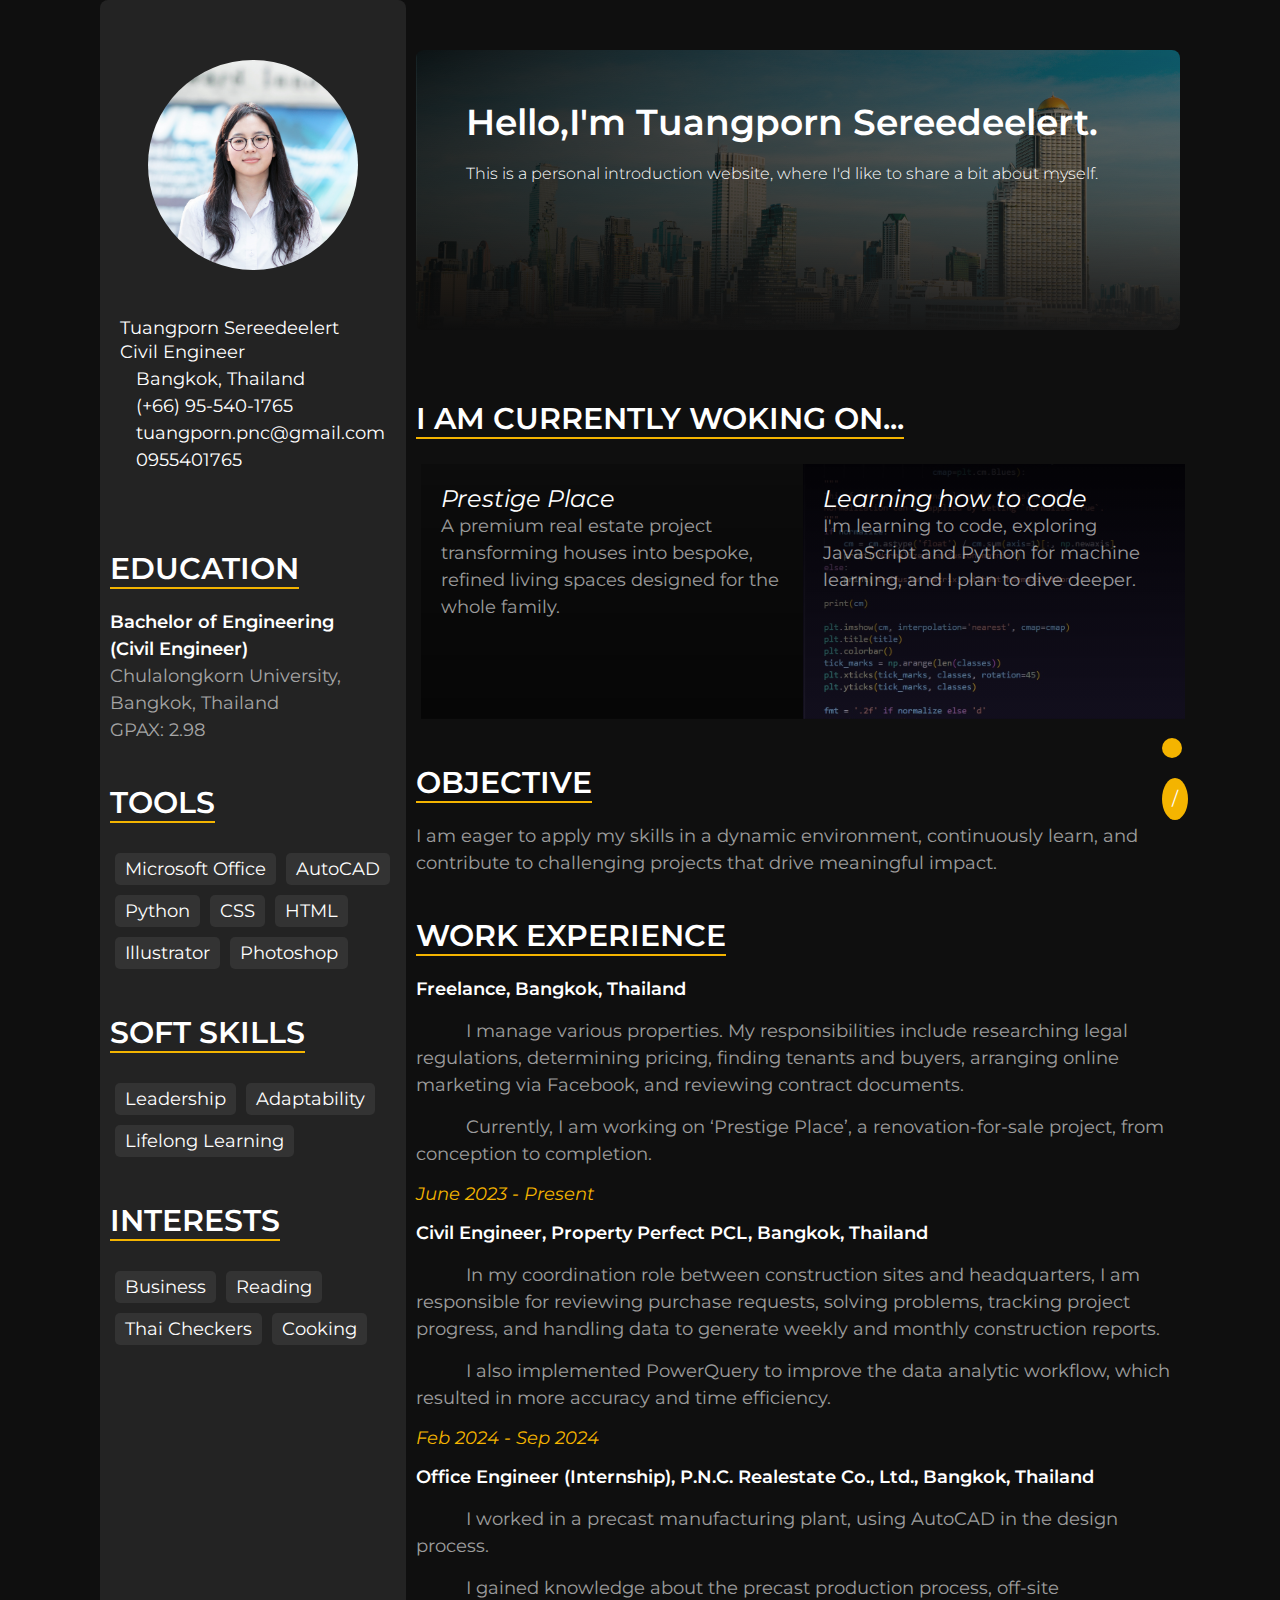
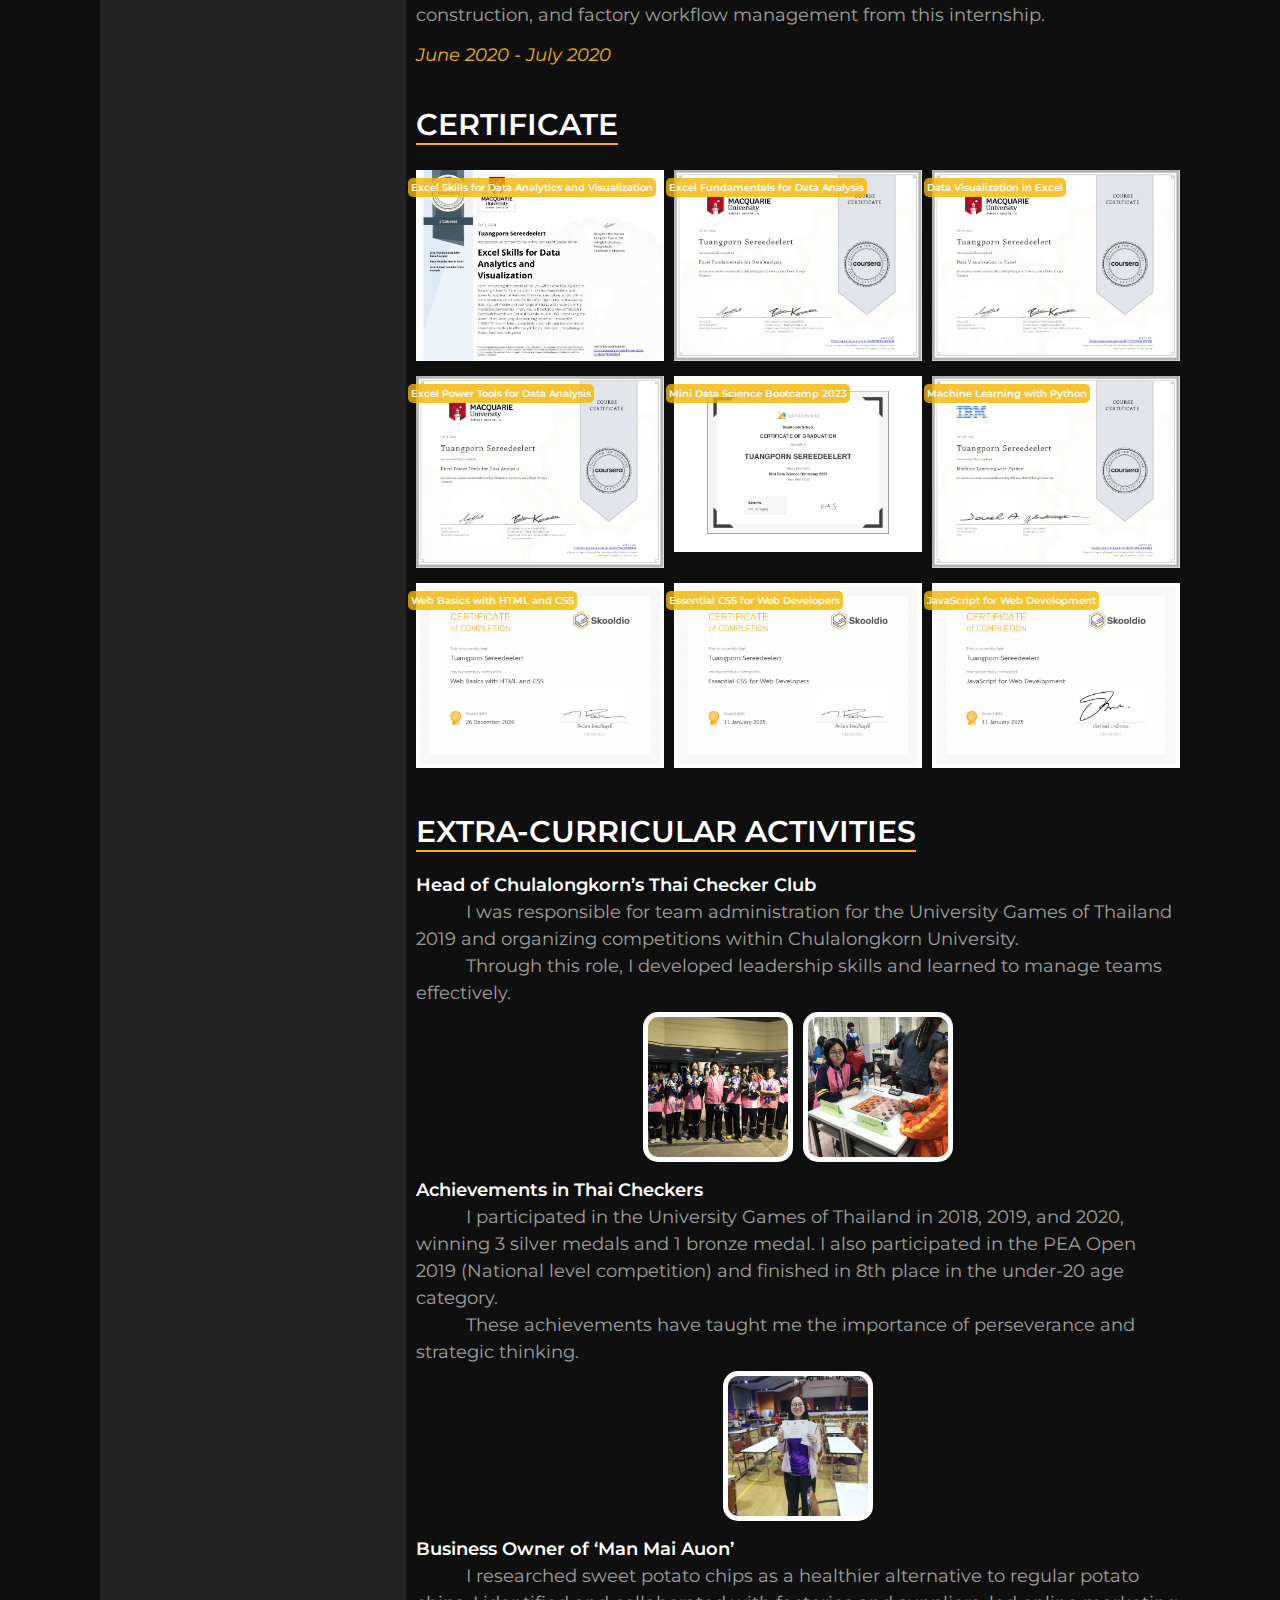
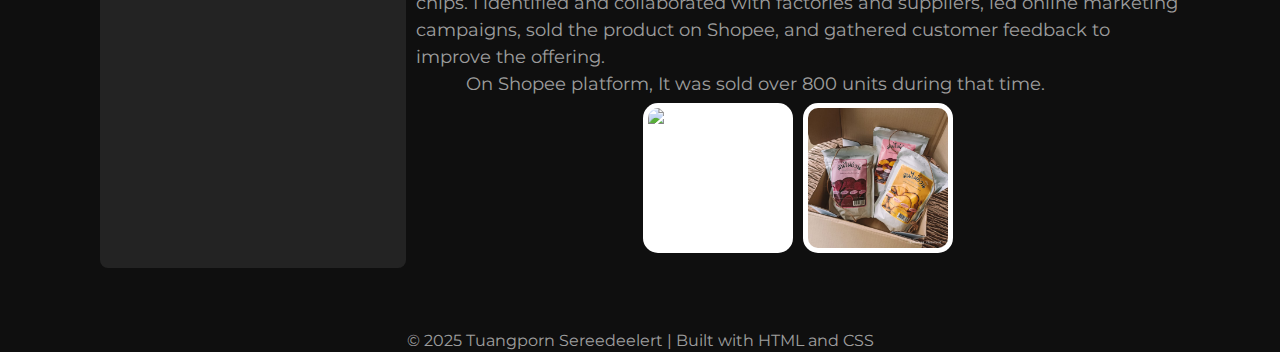
==== index.html @ 2e9919eb "Update index.html" ====
<!DOCTYPE html>
<html lang="en">

<head>
    <meta charset="UTF-8">
    <meta name="viewport" content="width=device-width, initial-scale=1.0">
    <title>Tuangporn Sereedeelert - Civil Engineer</title>
    <link rel="preconnect" href="https://fonts.googleapis.com">
    <link rel="preconnect" href="https://fonts.gstatic.com" crossorigin>
    <link href="https://fonts.googleapis.com/css2?family=Montserrat:ital,wght@0,100..900;1,100..900&display=swap"
        rel="stylesheet">
    <link rel="stylesheet" href="reset.css" />
    <link rel="stylesheet" href="resume.css" />
    <script src="https://kit.fontawesome.com/f071614bc2.js" crossorigin="anonymous"></script>
</head>

<body>
    <div class="container">
        <div class="header">
            <h1>Hello,I'm Tuangporn Sereedeelert.<br>
                <span>This is a personal introduction website,
                    where&nbsp;I'd&nbsp;like&nbsp;to&nbsp;share&nbsp;a&nbsp;bit&nbsp;about&nbsp;myself.</span>
            </h1>
        </div>
        <div class="left-section">
            <div class="section about">
                <img src="./img/pic2.jpg" alt="pic of tuangporn" class="avatar">
                <div id="split">
                    <h1>Tuangporn Sereedeelert</h1>
                    <p>Civil Engineer</p>
                    <p><i class="fa-solid fa-location-dot icon"></i>Bangkok, Thailand</p>
                    <p><i class="fa-solid fa-phone icon"></i>(+66) 95-540-1765</p>
                    <p><i class="fa-solid fa-envelope icon"></i>tuangporn.pnc@gmail.com</p>
                    <p><i class="fa-brands fa-line icon"></i>0955401765</p>
                </div>
            </div>
            <div class="section education">
                <h2 class="left-title">Education</h2>
                <p><strong>Bachelor of Engineering (Civil&nbsp;Engineer)</strong><br>
                    Chulalongkorn University, Bangkok,&nbsp;Thailand<br>
                    GPAX: 2.98</p>
                <!--<p>Triamudomsuksa School, Bangkok,&nbsp;Thailand</p>-->
            </div>
            <div class="section tools">
                <h2 class="left-title">Tools</h2>
                <ul>
                    <li><span>Microsoft
                            Office</span><span>AutoCAD</span><span>Python</span><span>CSS</span><span>HTML</span><span>Illustrator</span><span>Photoshop</span>
                    </li>
                </ul>
            </div>

            <div class="section soft-skills">
                <h2 class="left-title">Soft Skills</h2>
                <ul>
                    <li><span>Leadership</span><span>Adaptability</span><span>Lifelong Learning</span></li>
                </ul>
            </div>

            <div class="section interests">
                <h2 class="left-title">Interests</h2>
                <ul>
                    <li><span>Business</span><span>Reading</span><span>Thai Checkers</span><span>Cooking</span></li>
                </ul>
            </div>

        </div>



        <div class="detail">
            <div class="section recent">
                <h2>I am currently woking on...</h2>
                <ul class="recent-list">
                    <li class="recent-list-item hover-elevate" id="item1">
                        <h3 class="small-header">Prestige Place</h3>
                        <p class="small-p">A premium real estate project transforming houses into bespoke, refined
                            living spaces designed for the whole family.</p>
                    </li>
                    <li class="recent-list-item hover-elevate" id="item2">
                        <h3 class="small-header">Learning how to code</h3>
                        <p class="small-p">I'm learning to code, exploring JavaScript and Python for machine learning,
                            and I plan to dive deeper.</p>
                    </li>
                </ul>
            </div>
            <div class="section obj">
                <h2>Objective</h2>
                <p>I am eager to apply my skills in a dynamic environment, continuously learn, and contribute to
                    challenging projects that drive meaningful impact.</p>
            </div>
            <div class="section experience">
                <h2>Work Experience</h2>
                <p><strong>Freelance, Bangkok,&nbsp;Thailand</strong><p class="indent">
                    I manage various properties. My responsibilities include researching legal regulations, determining
                    pricing, finding tenants and buyers, arranging online marketing via Facebook, and reviewing contract
                    documents.
                    </p><p class="indent">Currently, I am working on ‘Prestige Place’, a renovation-for-sale project, from conception to
                    completion.</p>


                    <span class="date">June 2023 - Present</span>
                </p>

                <p><strong>Civil Engineer, Property&nbsp;Perfect&nbsp;PCL, Bangkok,&nbsp;Thailand</strong><p class="indent">
                    In my coordination role between construction sites and headquarters, I am responsible for reviewing
                    purchase requests, solving problems, tracking project progress, and handling data to generate weekly
                    and monthly construction reports.
                    </p><p class="indent">I also implemented PowerQuery to improve the data analytic workflow, which resulted in more
                    accuracy and time efficiency.</p>

                    <span class="date">Feb 2024 - Sep 2024</span>
                </p>

                <p><strong>Office Engineer (Internship), P.N.C.&nbsp;Realestate&nbsp;Co.,&nbsp;Ltd.,
                        Bangkok,&nbsp;Thailand</strong><p class="indent">
                    I worked in a precast manufacturing plant, using AutoCAD in the design process.
                    </p><p class="indent">I gained knowledge about the precast production process, off-site construction, and factory
                    workflow management from this internship.
                </p>
                    <span class="date">June 2020 - July 2020</span>
                </p>
            </div>
            <div class="section cer">
                <h2>certificate</h2>
                <ul class="certificate-list">
                    <li class="certificate"><img src="./img/cer/excel-skill.jpg" alt="Photo" class="cer-image">
                        <div class="cer-label">Excel Skills for Data Analytics and Visualization</div>
                    </li>
                    <li class="certificate"><img src="./img/cer/excel-foundamental.jpg" alt="Photo" class="cer-image">
                        <div class="cer-label">Excel Fundamentals for Data Analysis</div>
                    </li>
                    <li class="certificate"><img src="./img/cer/visualization.jpg" alt="Photo" class="cer-image">
                        <div class="cer-label">Data Visualization in Excel</div>
                    </li>
                    <li class="certificate"><img src="./img/cer/excel-power.jpg" alt="Photo" class="cer-image">
                        <div class="cer-label">Excel Power Tools for Data Analysis</div>
                    </li>
                    <li class="certificate"><img src="./img/cer/data-science.jpg" alt="Photo" class="cer-image">
                        <div class="cer-label">Mini Data Science Bootcamp 2023</div>
                    </li>
                    <li class="certificate"><img src="./img/cer/ml.jpg" alt="Photo" class="cer-image">
                        <div class="cer-label">Machine Learning with Python</div>
                    </li>
                    <li class="certificate"><img src="./img/cer/html-css-1.jpg" alt="Photo" class="cer-image">
                        <div class="cer-label">Web Basics with HTML and CSS</div>
                    </li>
                    <li class="certificate"><img src="./img/cer/html-css-2.jpg" alt="Photo" class="cer-image">
                        <div class="cer-label">Essential CSS for Web Developers</div>
                    </li>
                    <li class="certificate"><img src="./img/cer/javascript.jpg" alt="Photo" class="cer-image">
                        <div class="cer-label">JavaScript for Web Development</div>
                    </li>

                </ul>
            </div>

            <div class="section activities">
                <h2>Extra-Curricular Activities</h2>
                <p><strong>Head of Chulalongkorn’s Thai Checker Club</strong></p>
                <p class="indent">
                    I was responsible for team administration for the University Games of Thailand 2019 and organizing
                    competitions within Chulalongkorn University.</p>
                <p class="indent">
                    Through this role, I developed leadership skills and learned to manage teams effectively.
                </p>
                </p><div class="activity-photo-list">
<img src="./img/IMG_5089.JPG" alt="Group-Photo-Competition" class="activity-item-image">
                    
                    <img src="./img/IMG_5086.JPG" alt="Compete-Photo" class="activity-item-image"></div>


                <p><strong>Achievements in Thai Checkers</strong>
                <p class="indent">
                    I participated in the University Games of Thailand in 2018, 2019, and 2020, winning 3 silver medals
                    and 1 bronze medal. I also participated in the PEA Open 2019 (National level competition) and
                    finished in 8th place in the under-20 age category.</p>
                <p class="indent">These achievements have taught me the
                    importance of perseverance and strategic thinking.</p>
                </p>
                <div class="activity-photo-list">
                    <img src="./img/IMG_5090.JPG" alt="Winning-Photo" class="activity-item-image">
                </div>
                <p><strong>Business Owner of ‘Man Mai Auon’</strong>
                <p class="indent">
                    I researched sweet potato chips as a healthier alternative to regular potato chips. I identified and
                    collaborated with factories and suppliers, led online marketing campaigns, sold the product on
                    Shopee, and gathered customer feedback to improve the offering.</p>
                <p class="indent">On Shopee platform, It was sold over 800 units during that time.</p>
                </p>

                <div class="activity-photo-list">
                    <img src="./img/IMG_5080.PNG" alt="Customer-Photo" class="activity-item-image">
                    <img src="./img/IMG_5082.JPG" alt="ManMaiAuon-Photo" class="activity-item-image">
                    
                </div>
            </div>
        </div>
        <div class="footer">
            <p>&copy; 2025 Tuangporn Sereedeelert | Built with HTML and CSS</p>
        </div>

        <div class="botton-list">
            <div class="botton hover-elevate">
                <a href="mailto:tuangporn.srdl@gmail.com"><i class="fa-solid fa-paper-plane" id="icon-click"></i></a>
            </div>
            <div class="botton hover-elevate">
                <a href="https://www.linkedin.com/in/tuangporn-srdl/"><i
                        class="fa-brands fa-linkedin icon-click"></i>/</a>
            </div>
        </div>
    </div>
</body>

</html>
---- resume.css ----
body {
    font-family: "Montserrat", serif, Arial, sans-serif;
    font-size:20px; /*32,24,20*/
    font-weight: 400;
    margin: 0px;
    padding: 0px;
    background-color: rgb(15, 15, 15);
    color: #fff;
}
.container {
    /*min-width: 1200px;*/
    margin: 0px 200px;
    padding: 0px;
    display: grid;
    grid-template-columns: 1fr 2.5fr;
    grid-template-rows: 350px auto 50px;
    grid-row-gap: 10px;
    grid-column-gap: 10px;
    grid-template-areas:
        "left header"
        "left detail"
        "footer footer";
}
.indent{text-indent: 50px;}

p {
    color: #ffffff9b;
    line-height: 1.5;
}

.about p,
p strong {
    color: #fff;
}

a {
    text-decoration: none;
    color: #fff;
}


strong {
    font-weight: 600;
}
ul {
    list-style: none;
    padding: 0;
}

ul li {
    margin: 5px 0px 0px 0px;
}
.section {
    margin: 40px 0px 0px 0px;
}
.obj {
    margin-top: 40px;
}
.section h2 {
    border-bottom: 2px solid #f4b400;
    display: inline-block;
    margin-bottom: 20px;
    font-size: 32px;
    font-weight: 600;
    text-transform: uppercase;
}
/*--left side section--*/
.left-section {
    grid-area: left;
    background-color: rgb(35, 35, 35);
    border-radius: 8px;
    padding: 10px;
}
.about{
    display:grid;
    grid-template-rows: 1fr 1fr;
    place-items: center;
    }
.avatar {
    width: 75%;
    aspect-ratio: 1 / 1;
    max-width: 210px;
    border-radius: 50%;
    object-fit: cover;
    object-position: center top;
    margin:10px;
}

.left-title {
    margin-bottom: 30px;
    text-transform: uppercase;
}
.tools span,
.soft-skills span,
.interests span {
    display: inline-block;
    background: #333;
    padding: 5px 10px;
    margin: 5px;
    border-radius: 5px;
}
/*--header section--*/
.header {
    /*text-align: center;*/
    background-image: linear-gradient(to bottom right, rgba(0, 0, 0, 0.9), rgba(255, 255, 255, 0.1)),
        linear-gradient(to bottom, rgba(0, 0, 0, 0), rgba(0, 0, 0, 1)),
        url("img/giant-d-n-FVrx9dQG7RE-unsplash.jpg")
        /*Photo by <a href="https://unsplash.com/@giantdwin?utm_content=creditCopyText&utm_medium=referral&utm_source=unsplash">Giant D N</a> on <a href="https://unsplash.com/photos/a-view-of-a-city-from-the-water-FVrx9dQG7RE?utm_content=creditCopyText&utm_medium=referral&utm_source=unsplash">Unsplash</a>*/
    ;
    background-size: cover;
    background-position: center 25%;
    height: 80%;
    margin-top: 50px;
    grid-area: header;
    border-radius: 8px;
}

/*--recent section--*/
.recent-list {
    display: grid;
    grid-template-columns: 1fr 1fr;
}
.recent-list-item h3 {
    font-weight: 300px;
    font-style: italic;
    font-size: 24px;
}

/*.small-p {
    font-size: 14px;
}*/

.recent-list-item {
    min-height:250px;
    min-width: 330px;
    padding: 20px;
    width: 100%;
    margin: 5px;
    aspect-ratio: 1.5 / 1;
    
    
}

#item1 {
    background-image: linear-gradient(to top, rgba(0, 0, 0, 0.6), rgba(0, 0, 0, 0.2)), url("./img/ex 1.png");
    background-size: cover;
    background-position: 40% 40%;
}

#item2 {
    background-image: linear-gradient(to top, rgba(9, 1, 37, 0.4), rgba(1, 0, 4, 0.9)), url("./img/code.jpg");
    background-size: cover;
    background-position: 40% 40%;
    backdrop-filter: blur(10px);
}
/*--Certificate section--*/
.certificate-list {
    display: grid;
    grid-template-columns: repeat(auto-fit,minmax(200px,1fr));
    grid-row-gap: 5px;
    grid-column-gap: 10px;
}
@media (min-width: 900px) {
    .certificate-list {
        grid-template-columns: repeat(3, 1fr); /* Fix to 3 columns on larger screens */
    }
}
.cer-image {
    width: 100%;
    min-width: 200px;
    object-fit: cover;
}

.certificate {
    position: relative;
}

.cer-label {
    background-color: rgba(244, 180, 0, 0.8);
    font-size: 10px;
    color: white;
    font-weight: 600;
    border-radius: 5px;
    padding: 3px;
    width: fit-content;
    position: absolute;
    top: 8px;
    left: -8px;
}

/*--Detail Section---*/
.detail {
    grid-area: detail;
}

.icon {
    margin-right: 16px;
    width: 10px;
}
/*--header section--*/
.header h1 {
    margin: 0px;
    font-size: 36px;
    font-weight: 600;
    padding: 50px;
}

h1 span {
    font-size: 16px;
    font-weight: 300;
}

/*.header p {
    font-size: 1.2em;
    margin: 10px 0px 0px 0px;
}*/

/*--objective section--*/

/*--experience section--*/
.experience p{
    margin-bottom: 15px;
}
.date {
    font-style: italic;
    color: #f4b400;
}

/*.contact p {
    margin: 5px 0;
}*/

/*.button {
    display: inline-block;
    padding: 10px 20px;
    margin-top: 20px;
    background-color: rgb(244, 180, 0);
    color: #1e1e2f;
    text-decoration: none;
    border-radius: 5px;
    font-weight: bold;
}*/


.activity-photo-list {
    display: flex;
    flex-wrap: wrap;
    justify-content: center;
}

.activity-item-image {
    width: 150px;
    height: 150px;
    object-fit: cover;
    flex-grow: 1 1 auto;
    margin: 5px 5px 15px 5px;
    padding: 5px;
    background-color: #ffffff;
    border-radius: 10%;
}




/*--footer section--*/
.footer {
    text-align: center;
    margin-top: 50px;
    font-size: 0.9em;
    color: #aaa;
    grid-area: footer;
}
/*--animation+botton--*/
#icon-click{
    width:20px;
}
.botton {
    padding: 10px 10px;
    background-color: #f4b400;
    border-radius: 100%;
    width: fit-content;
    margin: 20px;
}
.botton-list {
    position: fixed;
    /*---มันอยู่ที่เดิมตลอดเวลาเลื่อนด้วย!!!-------*/
    right: 72px;
    bottom: 60px;
}

.hover-elevate {
    transition: box-shadow 0.1s ease-out 0s, transform 0.1s ease-out 0s;
    /*คือแบบ จะดีเลย์นิดหน่อย คล้ายๆอนิเมต*/
    cursor: pointer;
    /*เปลี่ยนเป็นรูปมือ เวลาชี้*/
}
.hover-elevate:hover {
    box-shadow: rgba(230, 230, 230, 0.15) 0px 16px 16px 0px,
        /*อ่านเพิ่มตรงไสตล์ได้ใน box shadow*/
        rgba(200, 200, 200, 0.07) 0px 8px 8px 0px,
        rgba(213, 213, 213, 0.07) 0px 4px 4px 0px,
        rgba(212, 211, 211, 0.07) 0px 2px 2px 0px,
        rgba(211, 210, 210, 0.07) 0px 64px 64px 0px,
        rgba(220, 220, 220, 0.07) 0px 32px 32px 0px;
    transform: translateY(-10px);
}

.hover-elevate:active {
    box-shadow: none;
}

@media screen and (max-width:1500px){
    body{
        font-size: 18px;
    }
    .section h2 {
        font-size: 30px;
    }
    .container{
        margin: 0px 100px;
    }
    /*.p{
        line-height: 1.5;
    }*/
}
@media screen and (max-width:1200px){
    body{
        font-size: 18px;
    }
    .section h2 {
        font-size: 28px;
    }
    .container{
        margin: 0px 50px;
    }
    /*.p{
        line-height: 1.5;
    }*/
}
@media screen and (max-width:800px){
    body{
        font-size: 18px;
    }
    .section h2 {
        font-size: 26px;
    }
    .container{
        margin: 0px 50px;
    }
    .container{
        display: flex;
        flex-direction: column;
    }
    .obj {
        margin-top: 20px;
    }
    .about{
        display:grid;
        grid-template-columns: 1fr 1fr;
        grid-template-rows: 1fr;
        place-items: center;
        }
    
    .recent-list {
        display: grid;
        grid-template-columns: 1fr;
        grid-template-rows: 1fr 1fr;
    }
    .recent-list-item {
        aspect-ratio: 2.5 / 1;
        object-position: center 100%;
        
}}
@media screen and (max-width:500px){
    body{
        font-size: 18px;
    }
    .section h2 {
        font-size: 24px;
    }
    .container{
        margin: 0px 10px;
    }
    .container{
        display: flex;
        flex-direction: column;
    }
    .obj {
        margin-top: 20px;
    }
.about{
    display:grid;
    grid-template-columns: 1fr;
    grid-template-rows: 1fr  1fr;
    place-items: center;
    }
    .p{
        line-height: 1.6

}
.botton-list {
    right: 20px;
    bottom: 30px;}
.header h1{
    padding:20px;
    }}
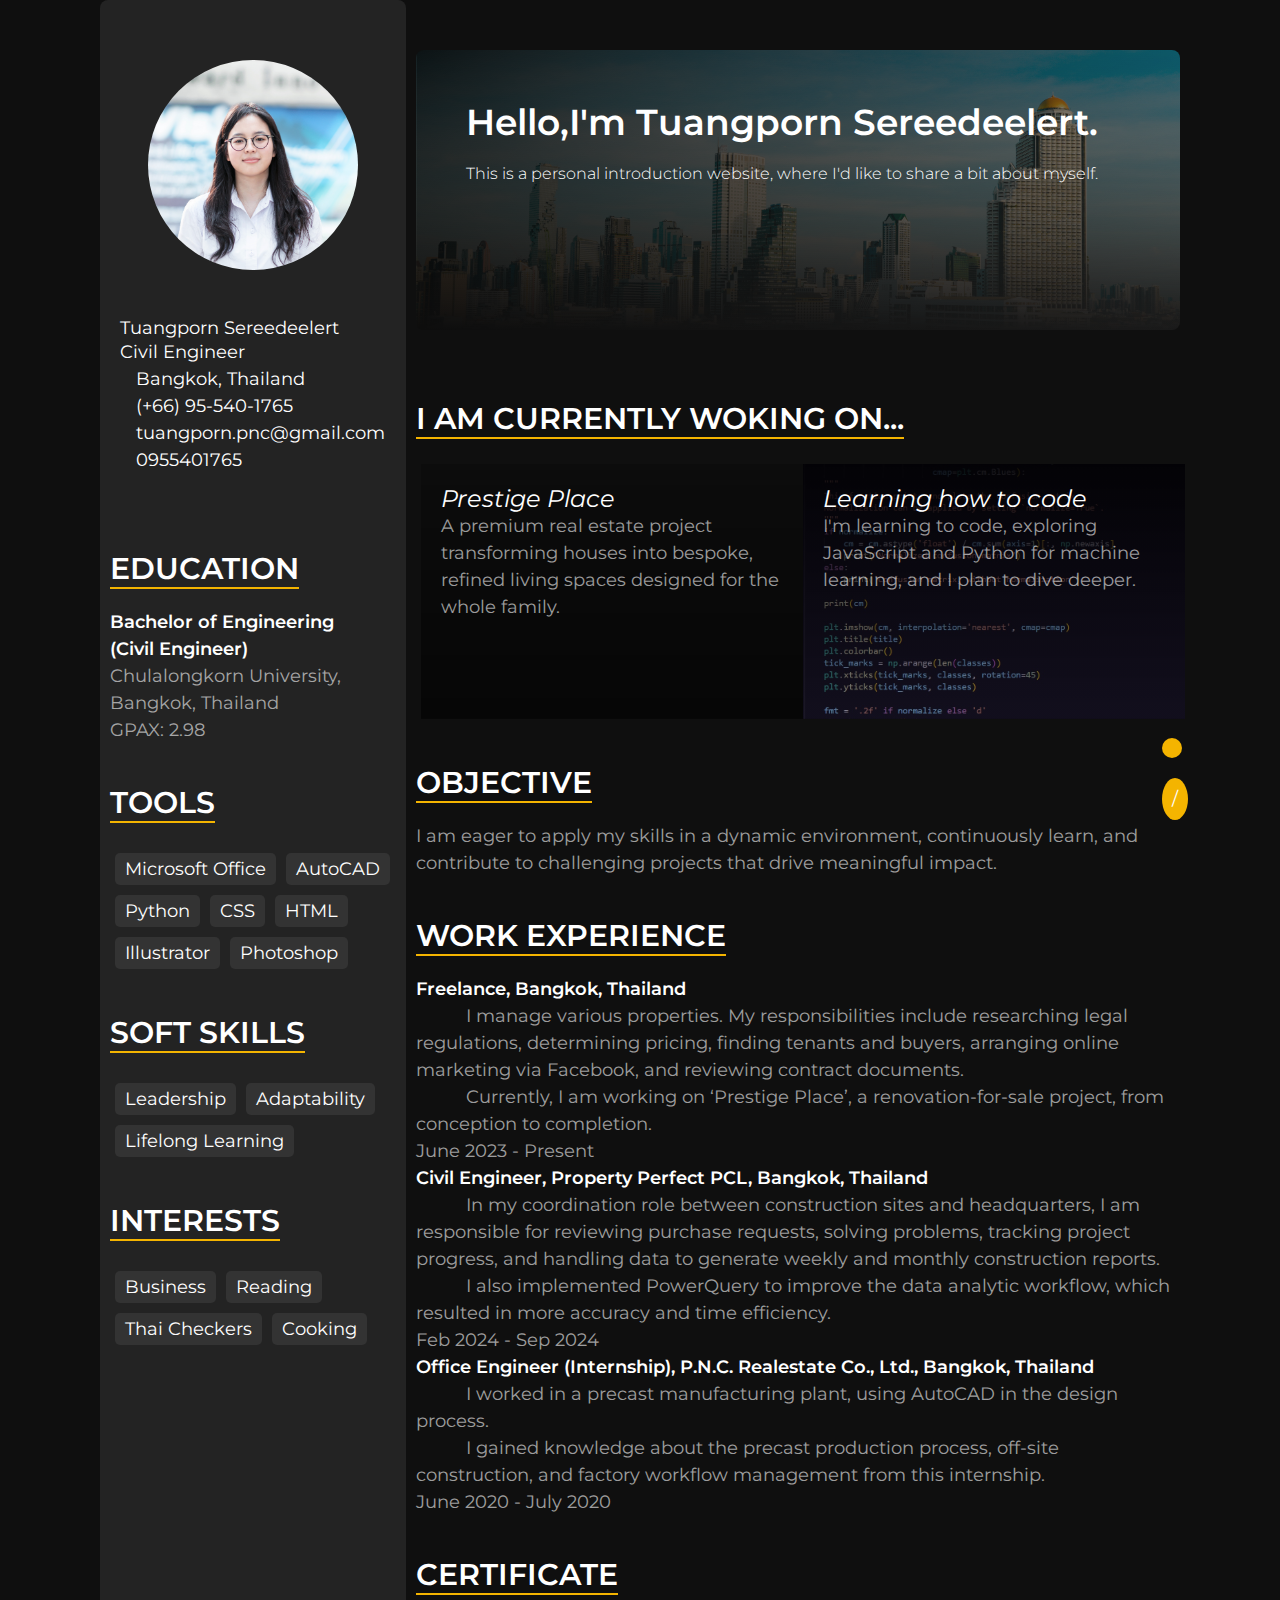
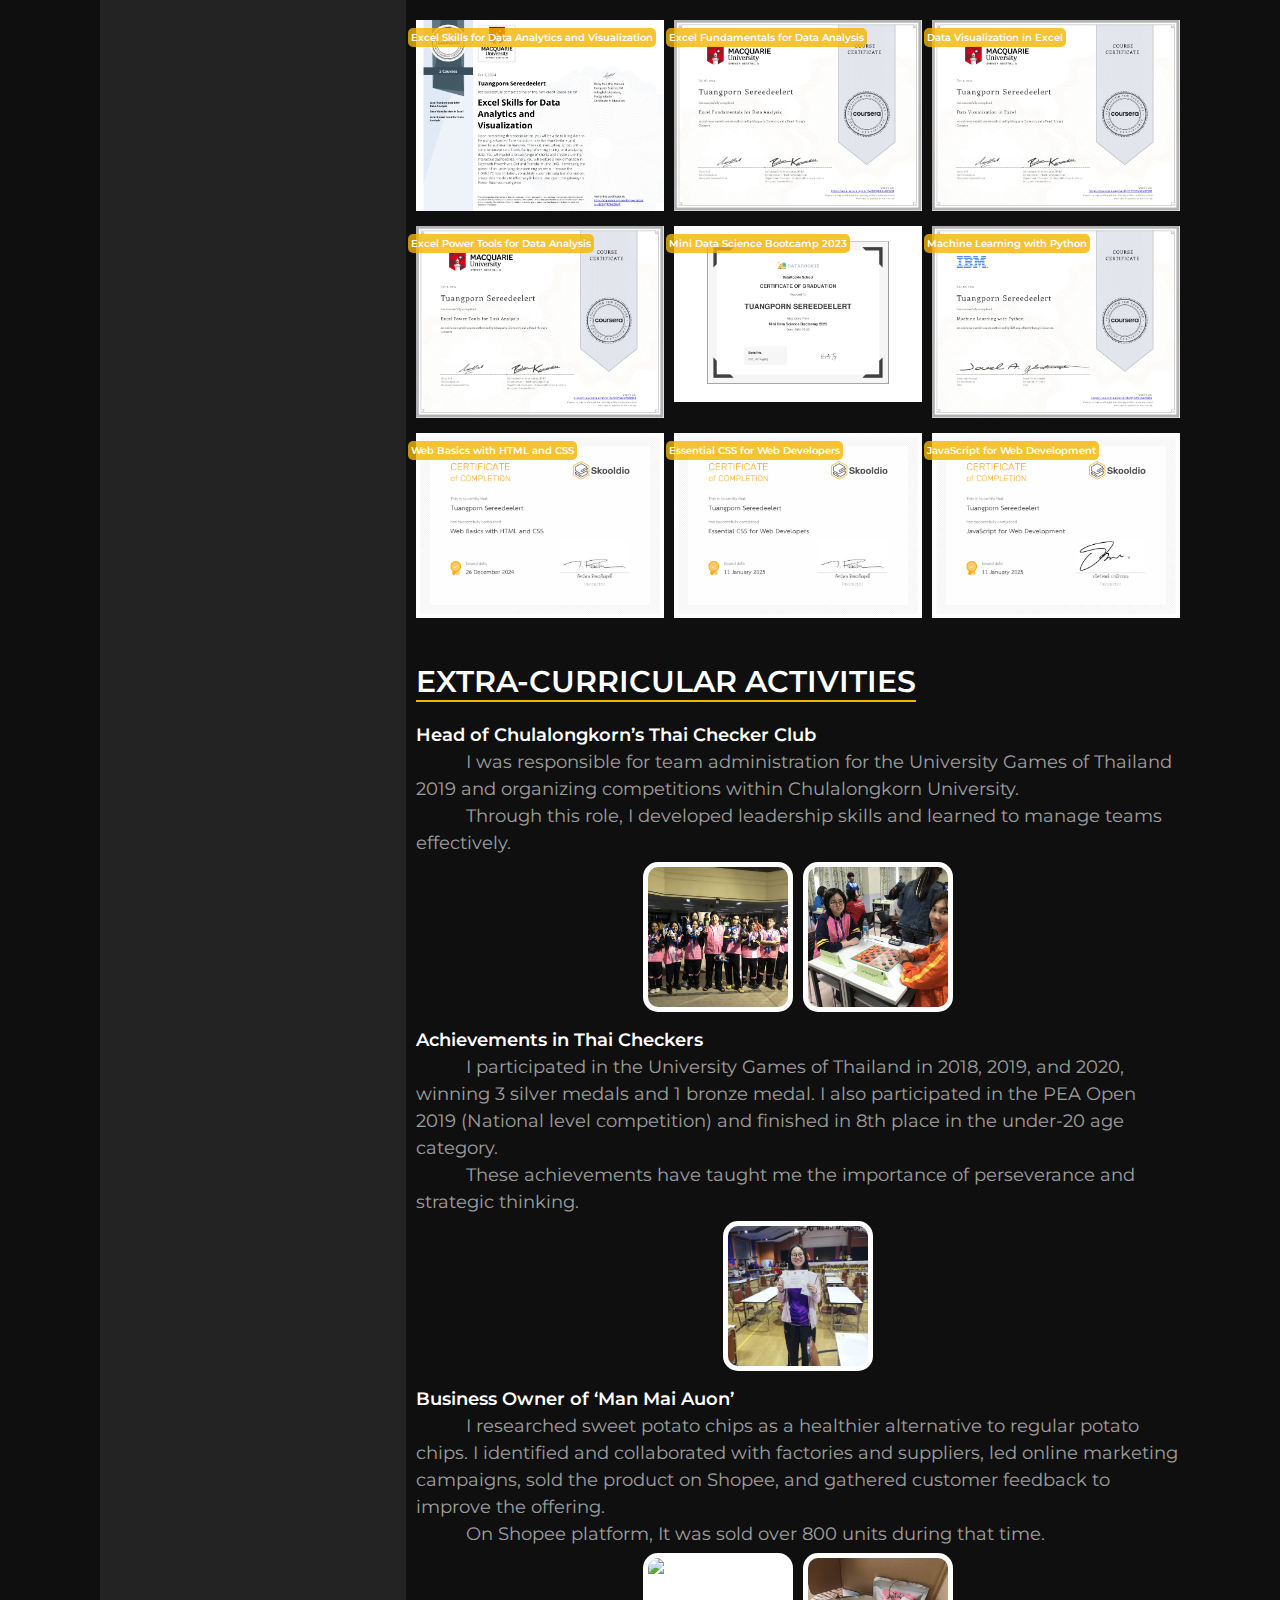
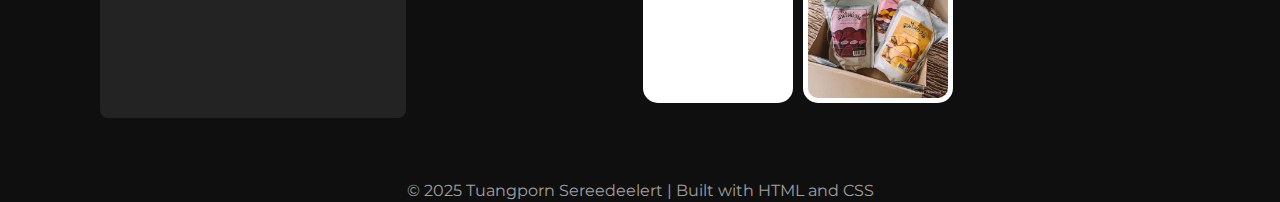
==== commit 1f8b1f43: "Update index.html" ====
--- a/index.html
+++ b/index.html
@@ -99,7 +99,7 @@
                     completion.</p>
 
 
-                    <span class="date">June 2023 - Present</span>
+                    <p class="date">June 2023 - Present</p>
                 </p>
 
                 <p><strong>Civil Engineer, Property&nbsp;Perfect&nbsp;PCL, Bangkok,&nbsp;Thailand</strong><p class="indent">
@@ -109,7 +109,7 @@
                     </p><p class="indent">I also implemented PowerQuery to improve the data analytic workflow, which resulted in more
                     accuracy and time efficiency.</p>
 
-                    <span class="date">Feb 2024 - Sep 2024</span>
+                    <p class="date">Feb 2024 - Sep 2024</p>
                 </p>
 
                 <p><strong>Office Engineer (Internship), P.N.C.&nbsp;Realestate&nbsp;Co.,&nbsp;Ltd.,
@@ -118,7 +118,7 @@
                     </p><p class="indent">I gained knowledge about the precast production process, off-site construction, and factory
                     workflow management from this internship.
                 </p>
-                    <span class="date">June 2020 - July 2020</span>
+                    <p class="date">June 2020 - July 2020</p>
                 </p>
             </div>
             <div class="section cer">
--- a/resume.css
+++ b/resume.css
@@ -218,12 +218,12 @@
 /*--objective section--*/
 
 /*--experience section--*/
-.experience p{
-    margin-bottom: 15px;
+
 }
 .date {
     font-style: italic;
     color: #f4b400;
+    margin-bottom:20px;
 }
 
 /*.contact p {
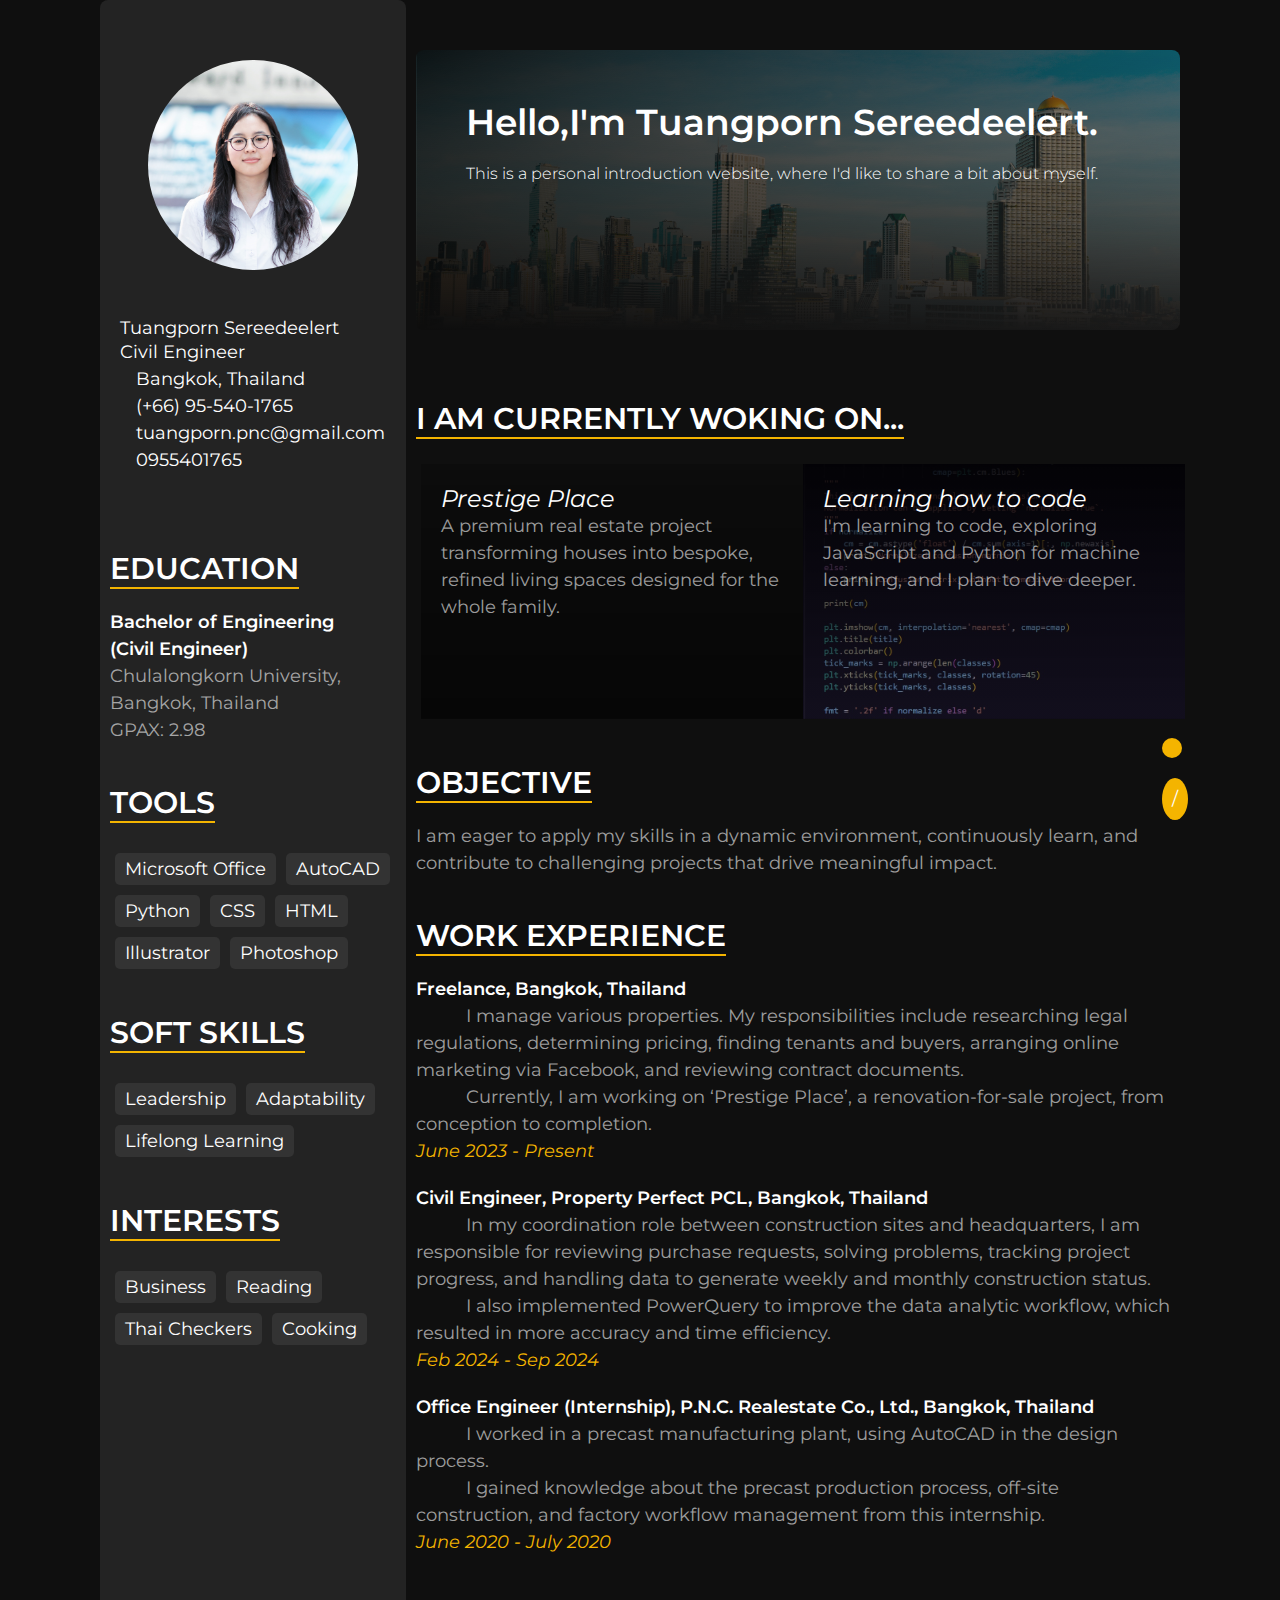
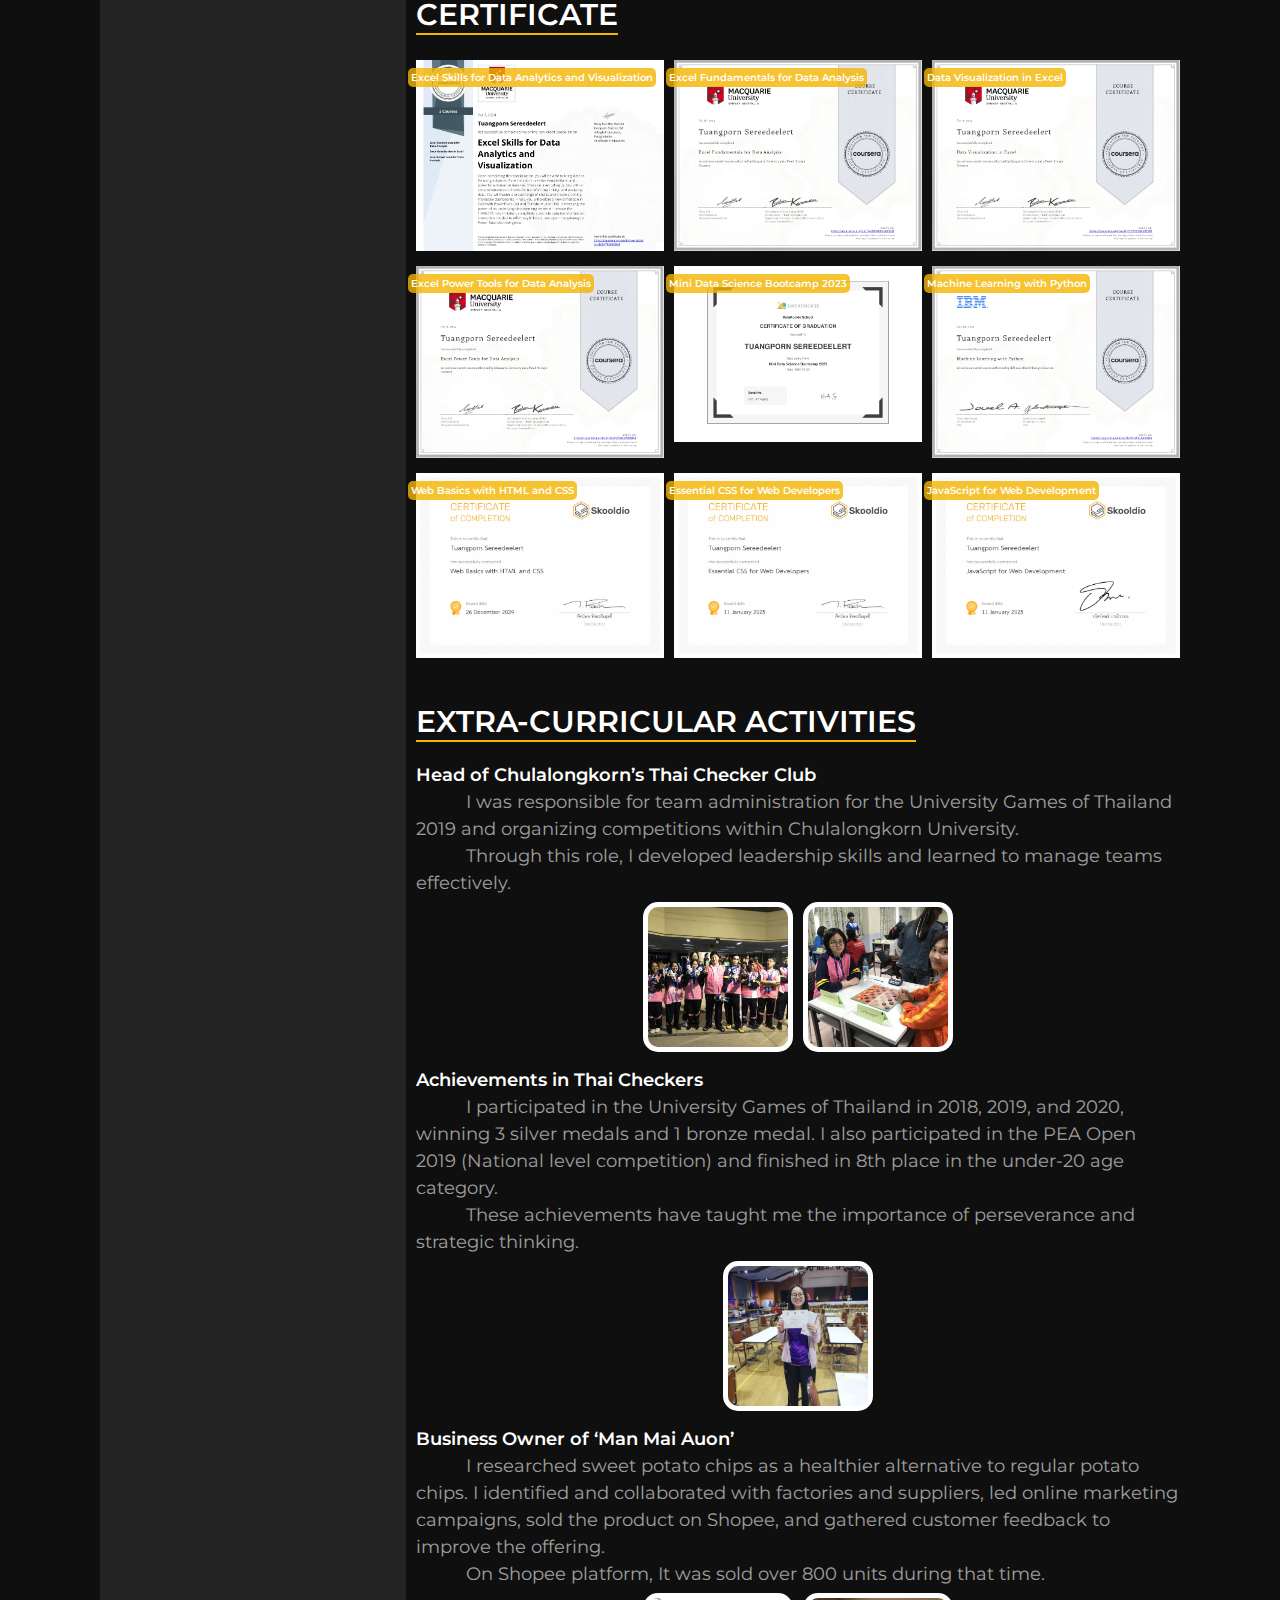
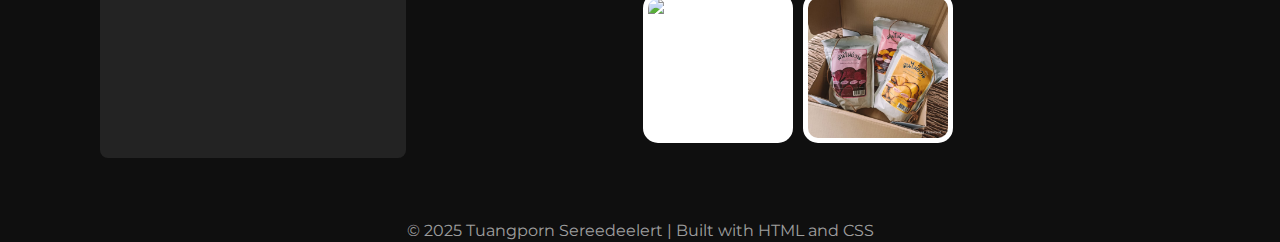
==== commit 27c656ad: "Add files via upload" ====
--- a/index.html
+++ b/index.html
@@ -99,17 +99,17 @@
                     completion.</p>
 
 
-                    <p class="date">June 2023 - Present</p>
+                    <p id="date">June 2023 - Present</p>
                 </p>
 
                 <p><strong>Civil Engineer, Property&nbsp;Perfect&nbsp;PCL, Bangkok,&nbsp;Thailand</strong><p class="indent">
                     In my coordination role between construction sites and headquarters, I am responsible for reviewing
                     purchase requests, solving problems, tracking project progress, and handling data to generate weekly
-                    and monthly construction reports.
+                    and monthly construction status.
                     </p><p class="indent">I also implemented PowerQuery to improve the data analytic workflow, which resulted in more
                     accuracy and time efficiency.</p>
 
-                    <p class="date">Feb 2024 - Sep 2024</p>
+                    <p id="date">Feb 2024 - Sep 2024</p>
                 </p>
 
                 <p><strong>Office Engineer (Internship), P.N.C.&nbsp;Realestate&nbsp;Co.,&nbsp;Ltd.,
@@ -118,7 +118,7 @@
                     </p><p class="indent">I gained knowledge about the precast production process, off-site construction, and factory
                     workflow management from this internship.
                 </p>
-                    <p class="date">June 2020 - July 2020</p>
+                    <p id="date">June 2020 - July 2020</p>
                 </p>
             </div>
             <div class="section cer">
@@ -212,4 +212,4 @@
     </div>
 </body>
 
-</html>
+</html>--- a/resume.css
+++ b/resume.css
@@ -218,9 +218,10 @@
 /*--objective section--*/
 
 /*--experience section--*/
-
-}
-.date {
+/*.experience p{
+    margin-bottom: 15px;
+}*/
+#date {
     font-style: italic;
     color: #f4b400;
     margin-bottom:20px;
@@ -401,6 +402,6 @@
 .botton-list {
     right: 20px;
     bottom: 30px;}
-.header h1{
-    padding:20px;
-    }}
+    .header h1{
+padding:20px;
+    }}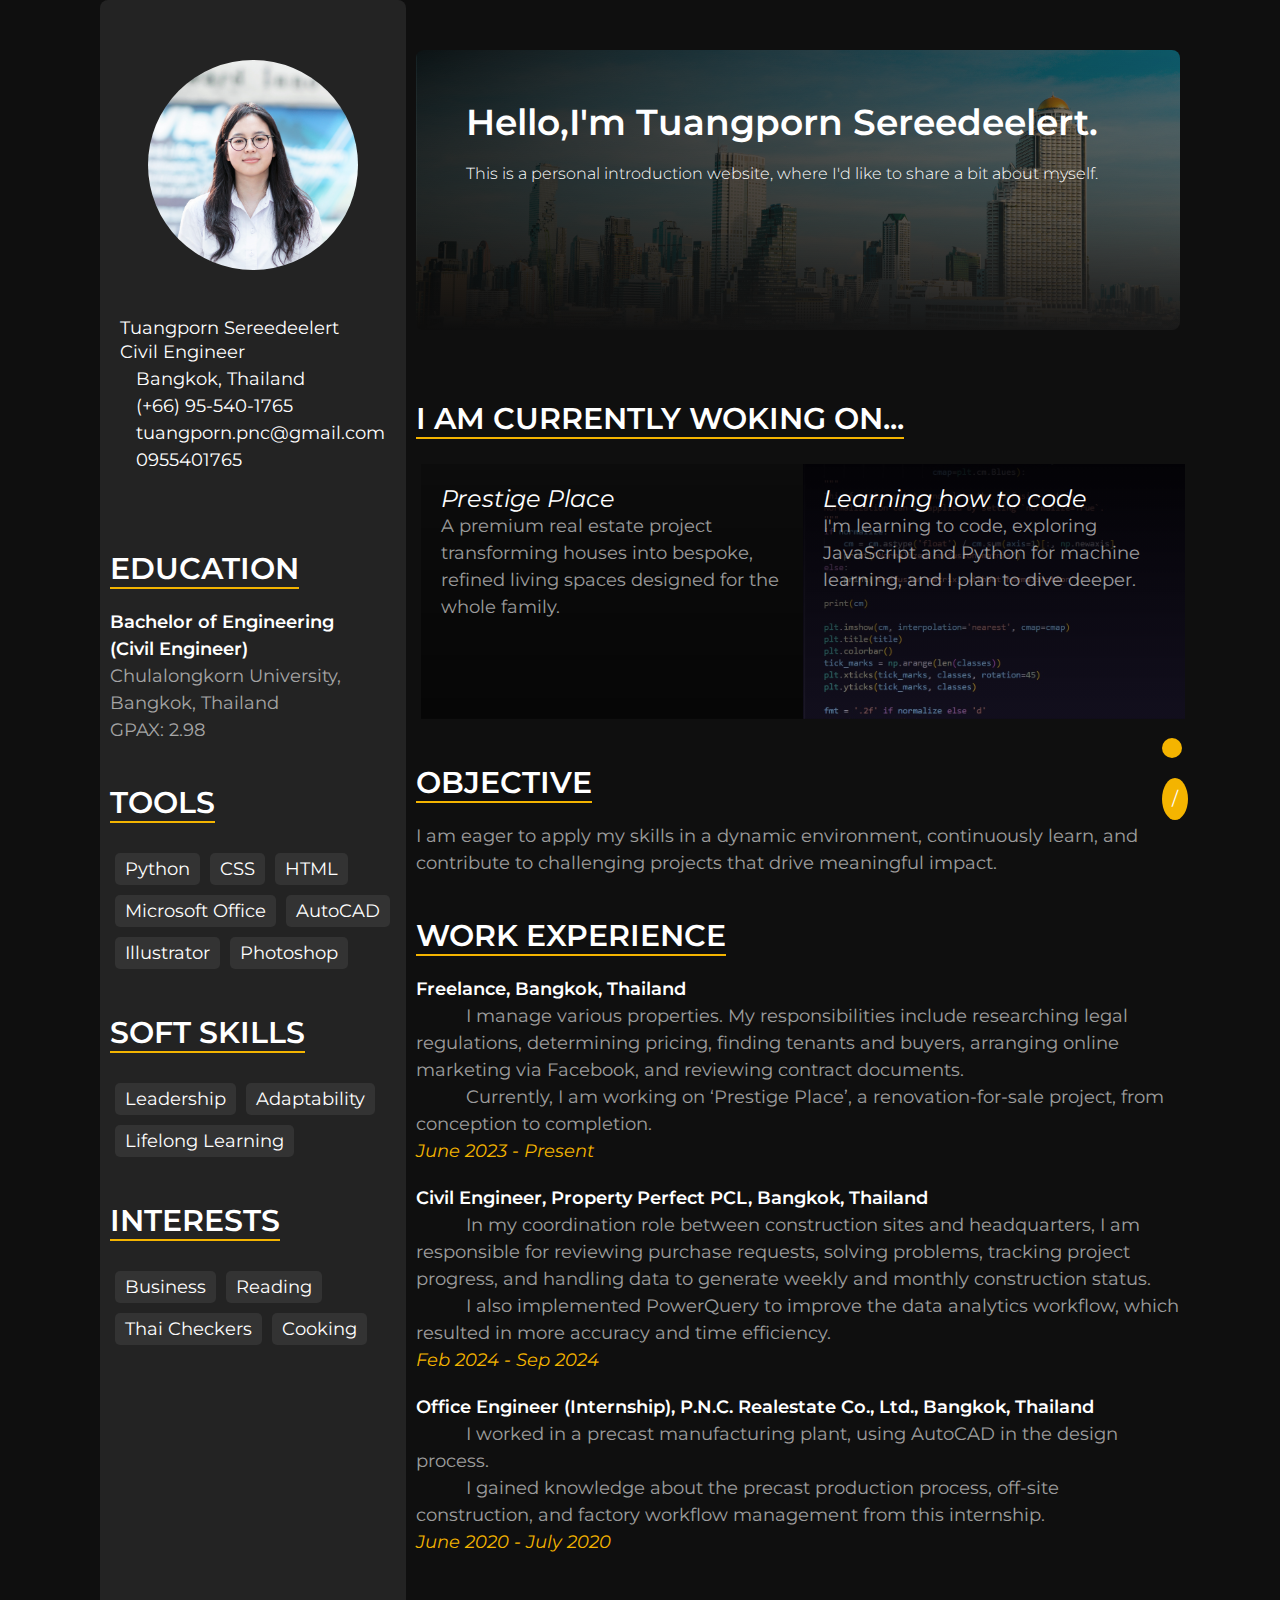
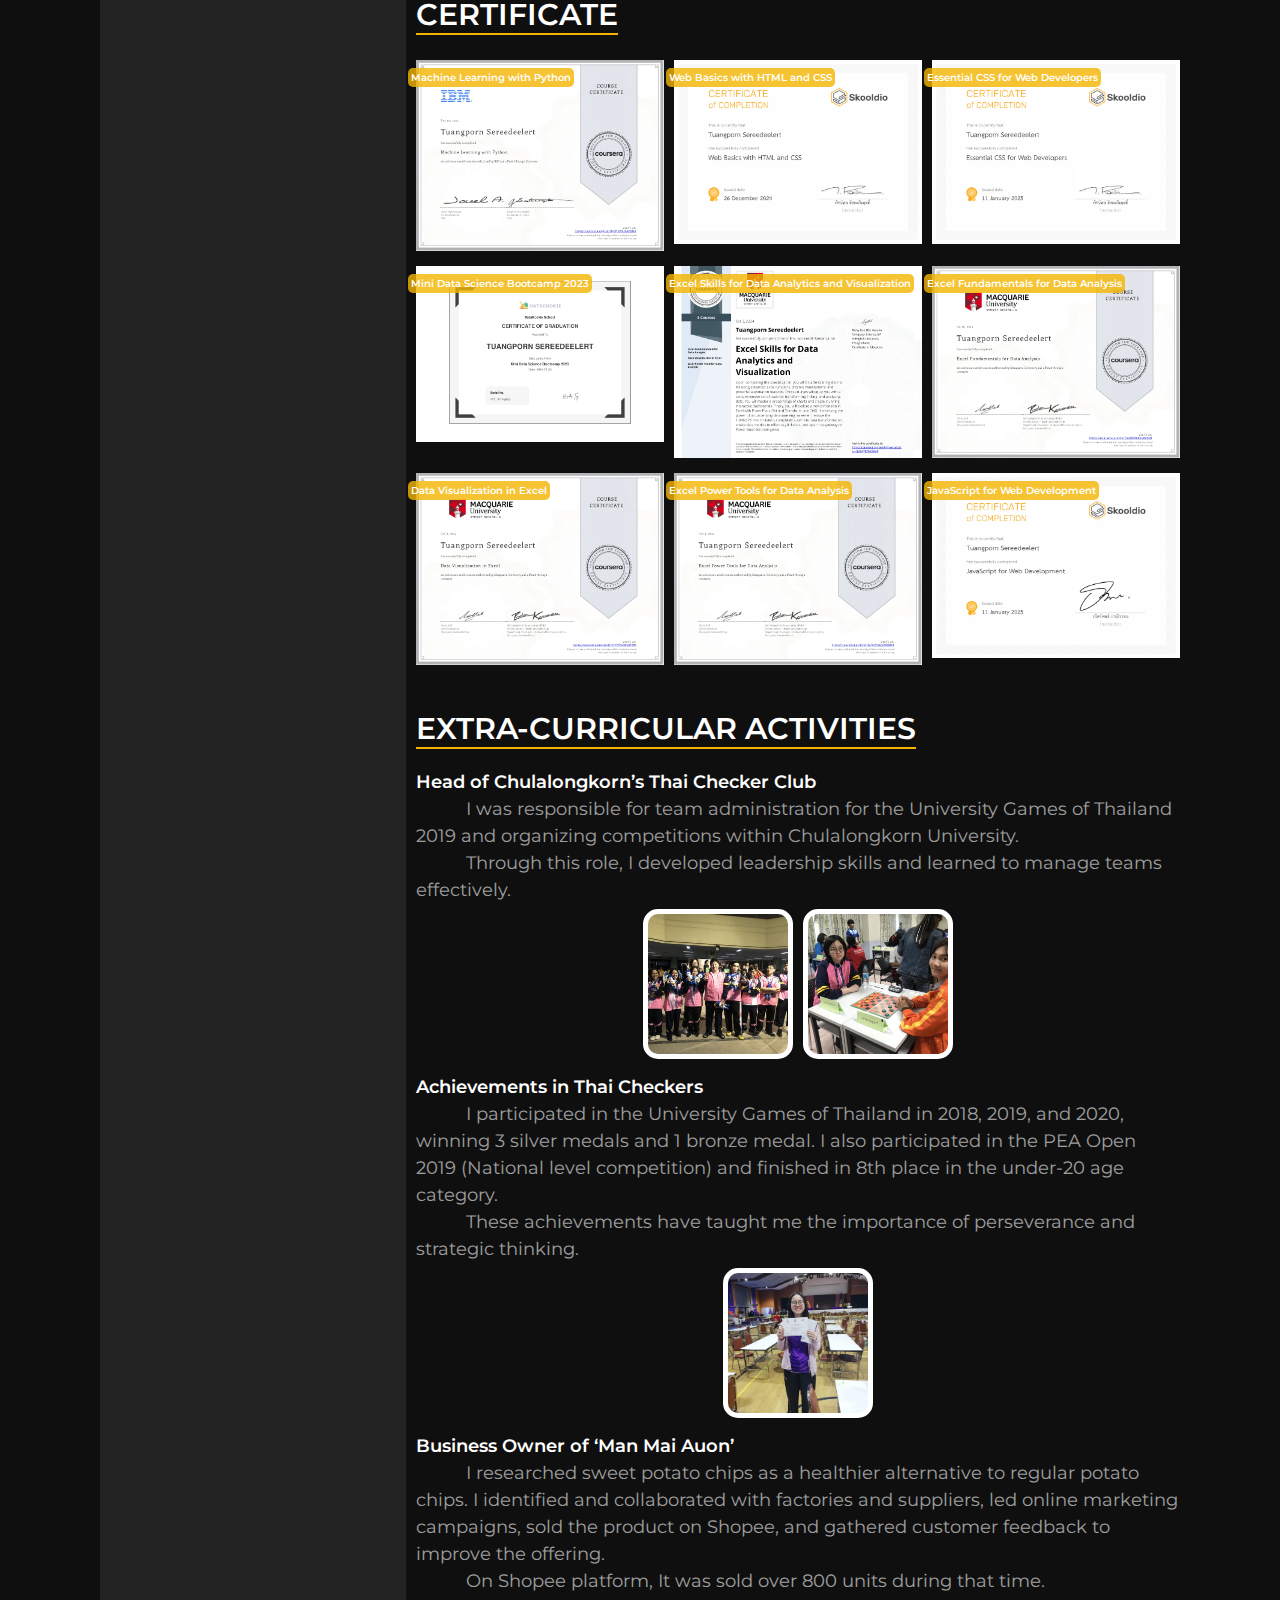
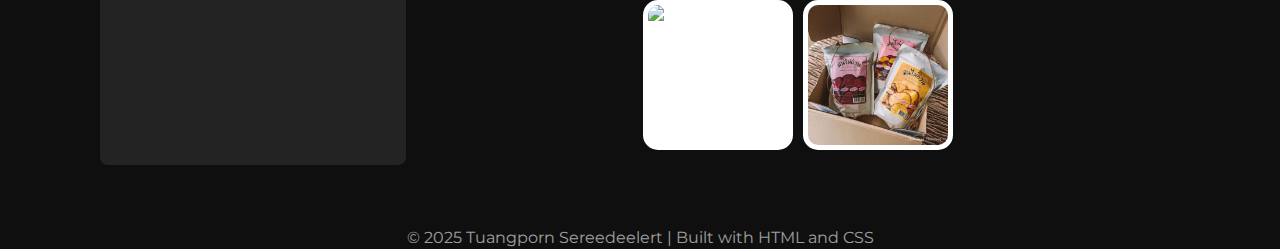
==== commit 99581824: "Update index.html" ====
--- a/index.html
+++ b/index.html
@@ -44,8 +44,8 @@
             <div class="section tools">
                 <h2 class="left-title">Tools</h2>
                 <ul>
-                    <li><span>Microsoft
-                            Office</span><span>AutoCAD</span><span>Python</span><span>CSS</span><span>HTML</span><span>Illustrator</span><span>Photoshop</span>
+                    <li><span>Python</span><span>CSS</span><span>HTML</span><span>Microsoft
+                            Office</span><span>AutoCAD</span><span>Illustrator</span><span>Photoshop</span>
                     </li>
                 </ul>
             </div>
@@ -106,7 +106,7 @@
                     In my coordination role between construction sites and headquarters, I am responsible for reviewing
                     purchase requests, solving problems, tracking project progress, and handling data to generate weekly
                     and monthly construction status.
-                    </p><p class="indent">I also implemented PowerQuery to improve the data analytic workflow, which resulted in more
+                    </p><p class="indent">I also implemented PowerQuery to improve the data analytics workflow, which resulted in more
                     accuracy and time efficiency.</p>
 
                     <p id="date">Feb 2024 - Sep 2024</p>
@@ -124,6 +124,18 @@
             <div class="section cer">
                 <h2>certificate</h2>
                 <ul class="certificate-list">
+                    <li class="certificate"><img src="./img/cer/ml.jpg" alt="Photo" class="cer-image">
+                        <div class="cer-label">Machine Learning with Python</div>
+                    </li>
+                    <li class="certificate"><img src="./img/cer/html-css-1.jpg" alt="Photo" class="cer-image">
+                        <div class="cer-label">Web Basics with HTML and CSS</div>
+                    </li>
+                    <li class="certificate"><img src="./img/cer/html-css-2.jpg" alt="Photo" class="cer-image">
+                        <div class="cer-label">Essential CSS for Web Developers</div>
+                    </li>
+                    <li class="certificate"><img src="./img/cer/data-science.jpg" alt="Photo" class="cer-image">
+                        <div class="cer-label">Mini Data Science Bootcamp 2023</div>
+                    </li>
                     <li class="certificate"><img src="./img/cer/excel-skill.jpg" alt="Photo" class="cer-image">
                         <div class="cer-label">Excel Skills for Data Analytics and Visualization</div>
                     </li>
@@ -136,18 +148,8 @@
                     <li class="certificate"><img src="./img/cer/excel-power.jpg" alt="Photo" class="cer-image">
                         <div class="cer-label">Excel Power Tools for Data Analysis</div>
                     </li>
-                    <li class="certificate"><img src="./img/cer/data-science.jpg" alt="Photo" class="cer-image">
-                        <div class="cer-label">Mini Data Science Bootcamp 2023</div>
-                    </li>
-                    <li class="certificate"><img src="./img/cer/ml.jpg" alt="Photo" class="cer-image">
-                        <div class="cer-label">Machine Learning with Python</div>
-                    </li>
-                    <li class="certificate"><img src="./img/cer/html-css-1.jpg" alt="Photo" class="cer-image">
-                        <div class="cer-label">Web Basics with HTML and CSS</div>
-                    </li>
-                    <li class="certificate"><img src="./img/cer/html-css-2.jpg" alt="Photo" class="cer-image">
-                        <div class="cer-label">Essential CSS for Web Developers</div>
-                    </li>
+                    
+                    
                     <li class="certificate"><img src="./img/cer/javascript.jpg" alt="Photo" class="cer-image">
                         <div class="cer-label">JavaScript for Web Development</div>
                     </li>
@@ -202,7 +204,7 @@
 
         <div class="botton-list">
             <div class="botton hover-elevate">
-                <a href="mailto:tuangporn.srdl@gmail.com"><i class="fa-solid fa-paper-plane" id="icon-click"></i></a>
+                <a href="mailto:tuangporn.pnc@gmail.com"><i class="fa-solid fa-paper-plane" id="icon-click"></i></a>
             </div>
             <div class="botton hover-elevate">
                 <a href="https://www.linkedin.com/in/tuangporn-srdl/"><i
@@ -212,4 +214,4 @@
     </div>
 </body>
 
-</html>+</html>
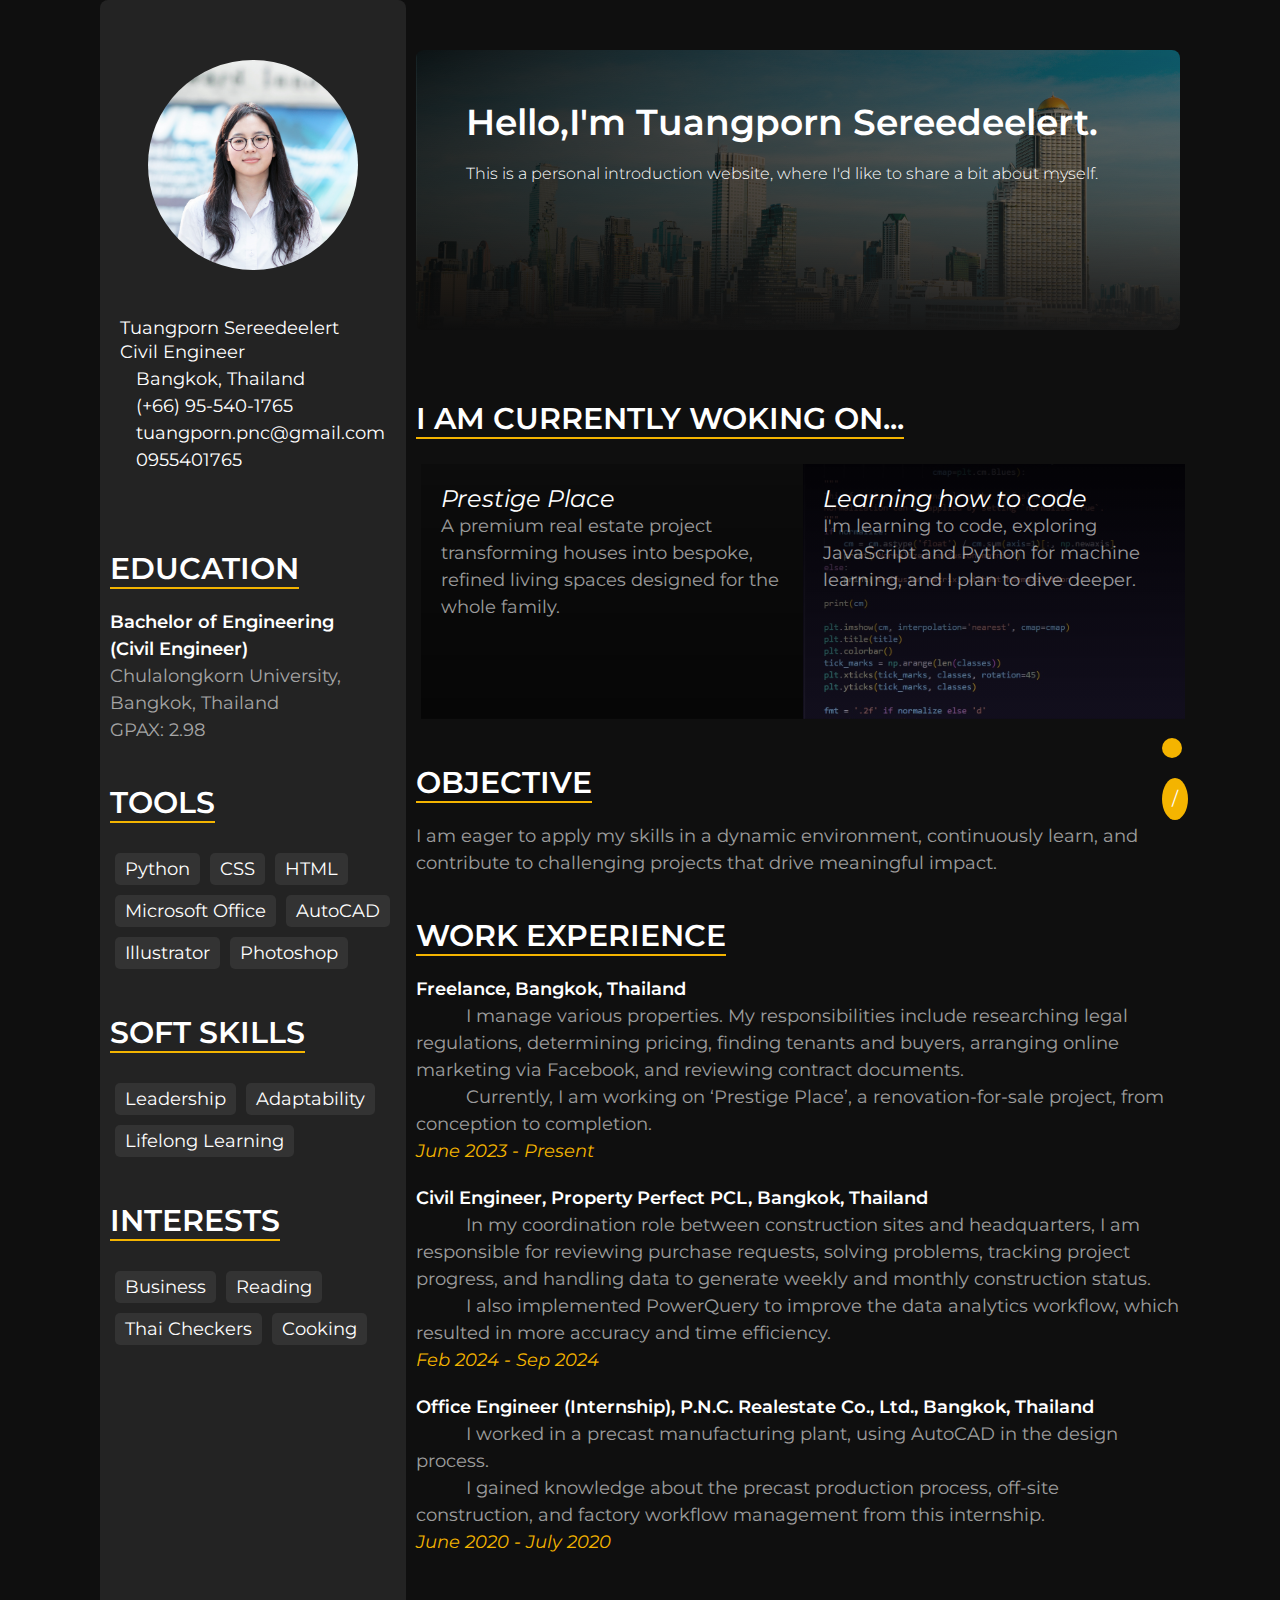
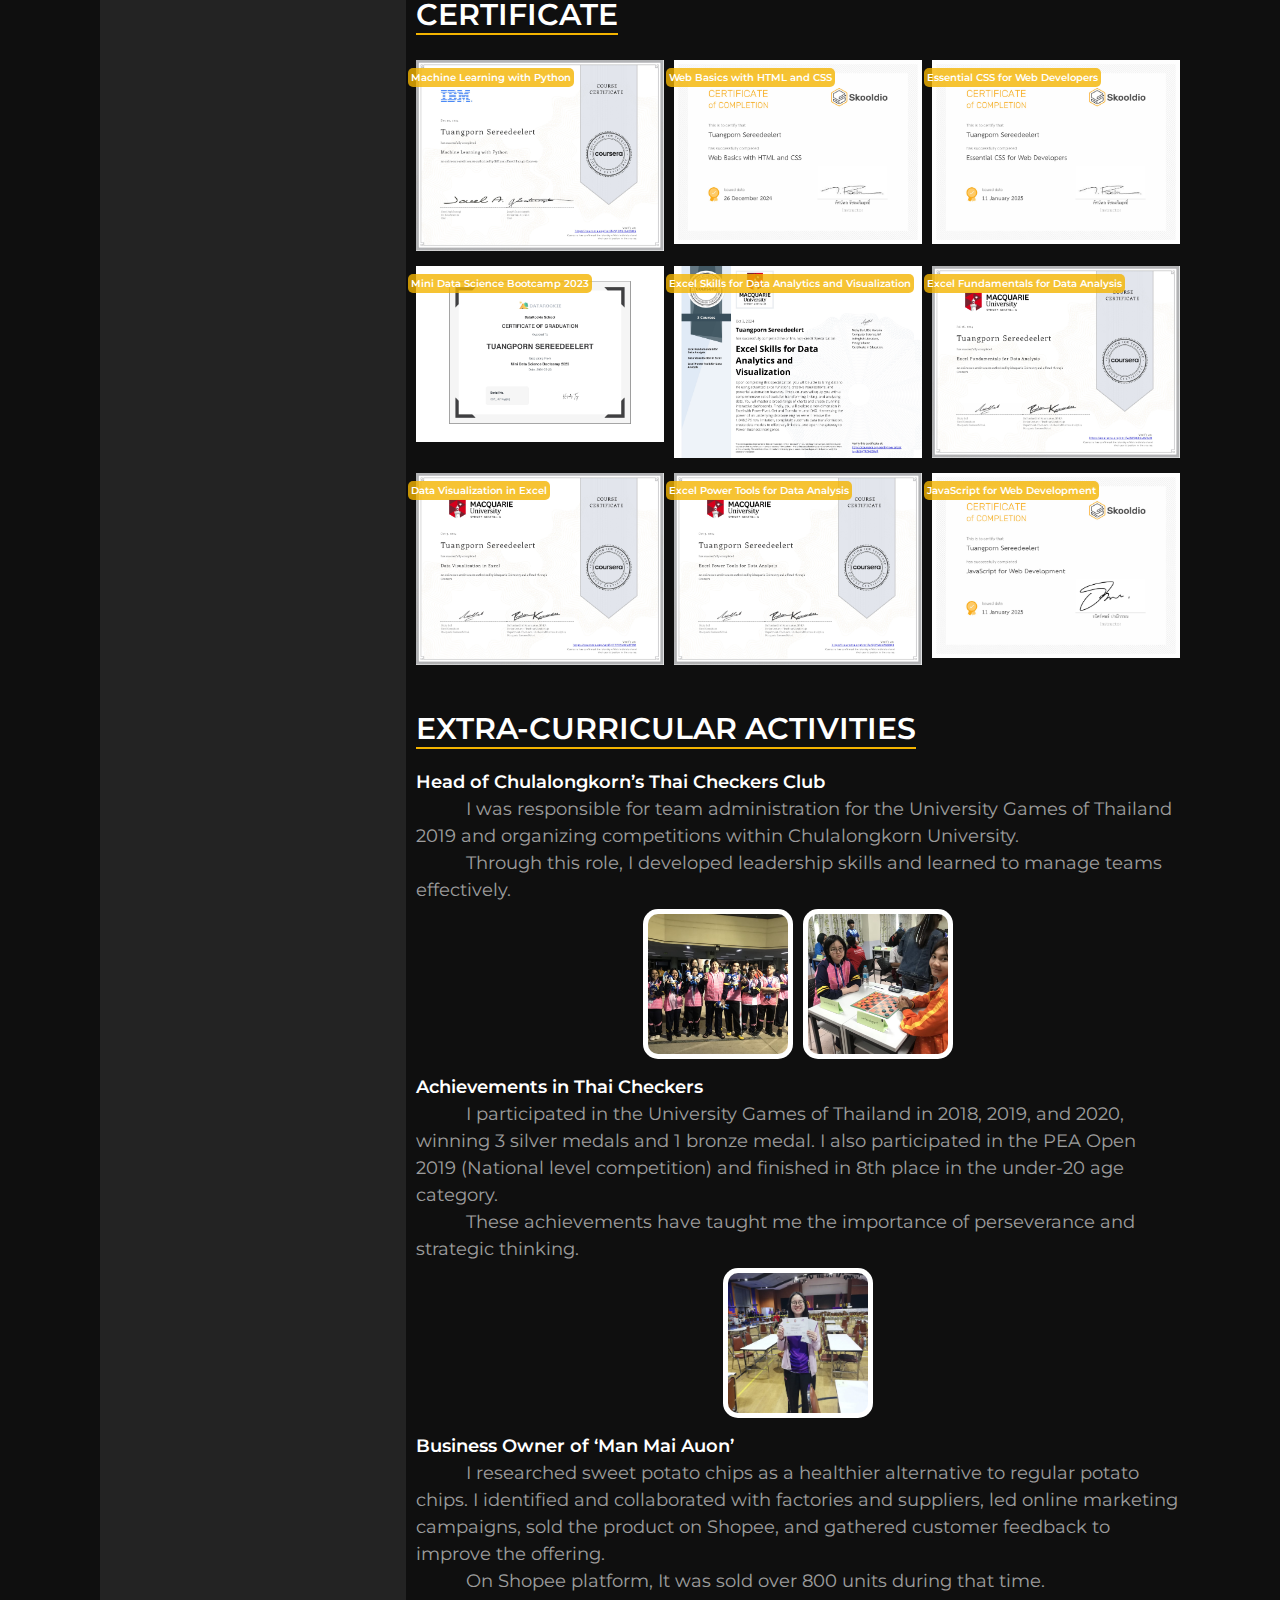
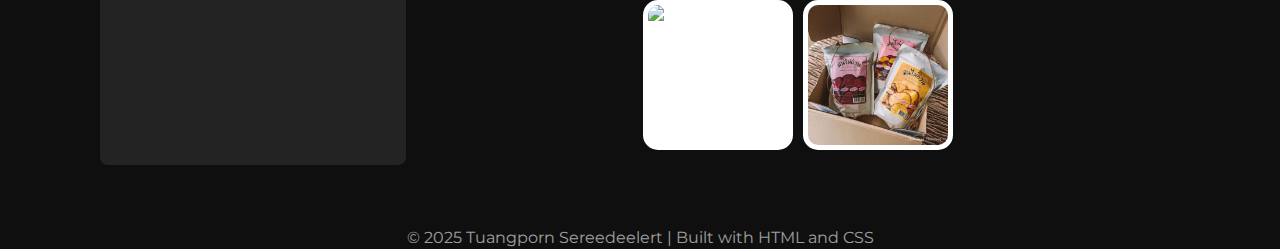
==== commit 58862953: "Update index.html" ====
--- a/index.html
+++ b/index.html
@@ -159,7 +159,7 @@
 
             <div class="section activities">
                 <h2>Extra-Curricular Activities</h2>
-                <p><strong>Head of Chulalongkorn’s Thai Checker Club</strong></p>
+                <p><strong>Head of Chulalongkorn’s Thai Checkers Club</strong></p>
                 <p class="indent">
                     I was responsible for team administration for the University Games of Thailand 2019 and organizing
                     competitions within Chulalongkorn University.</p>
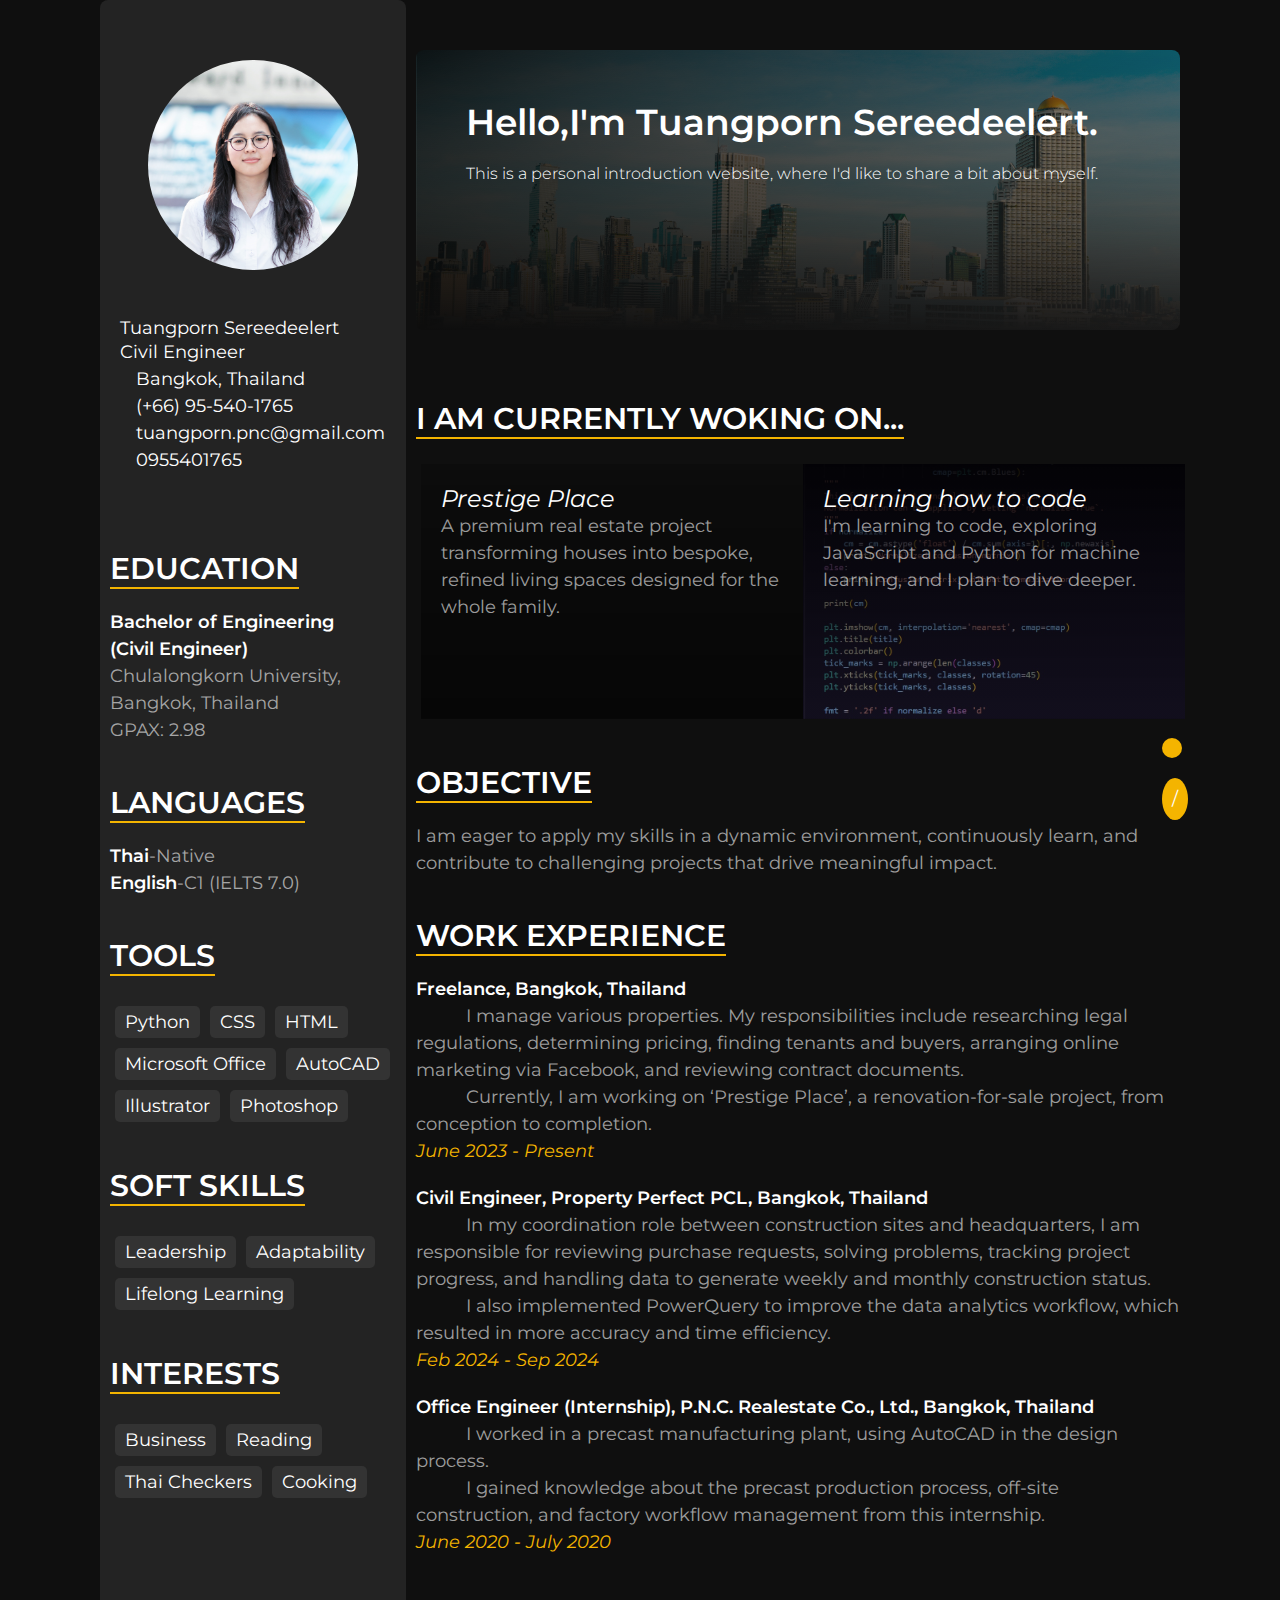
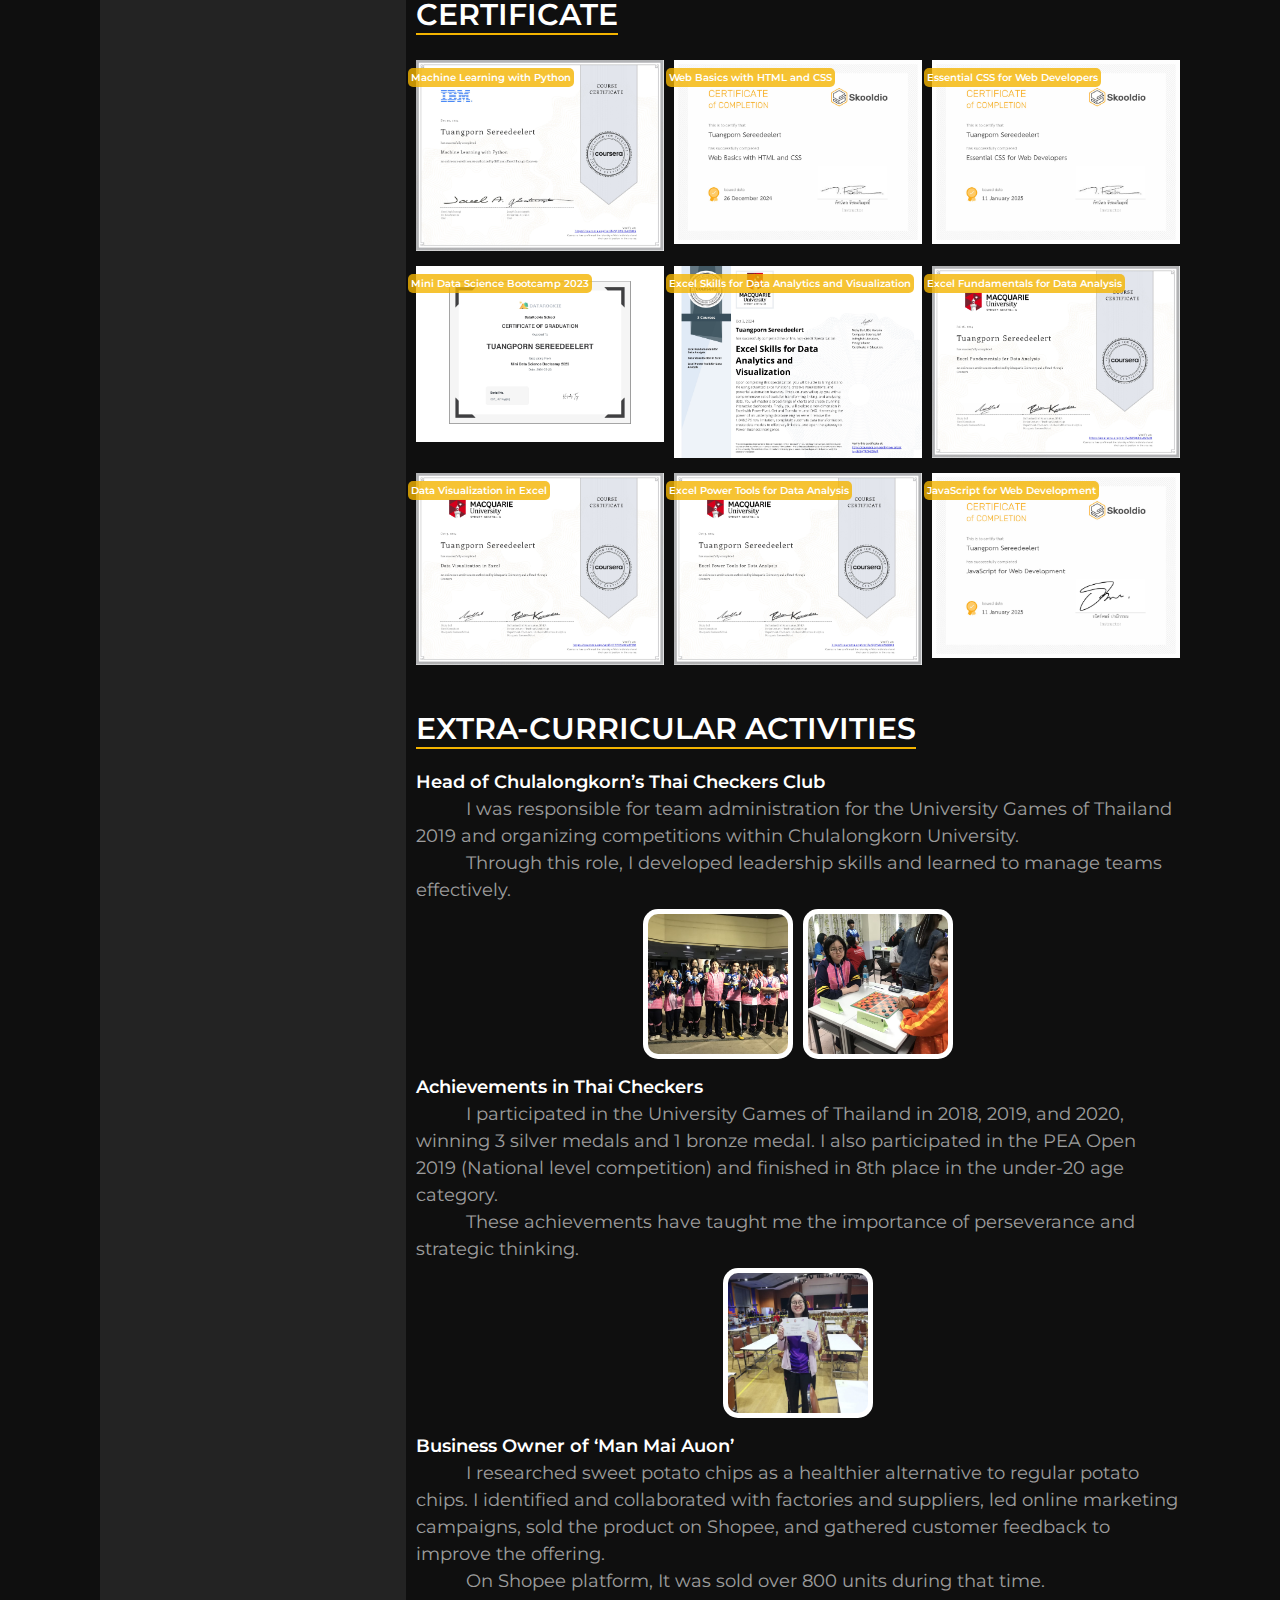
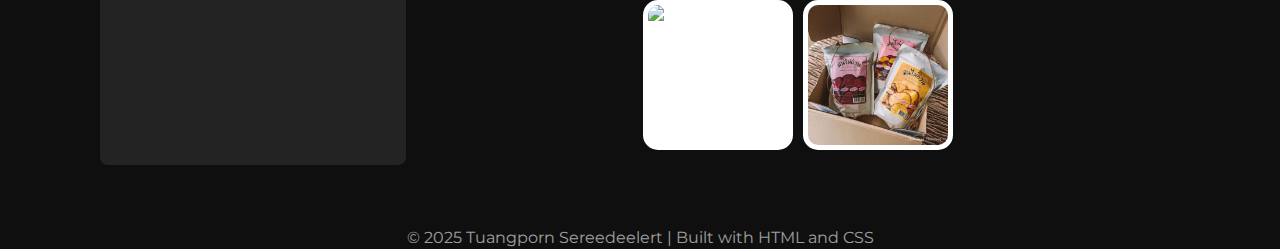
==== commit 93c1cc62: "Update index.html" ====
--- a/index.html
+++ b/index.html
@@ -41,6 +41,12 @@
                     GPAX: 2.98</p>
                 <!--<p>Triamudomsuksa School, Bangkok,&nbsp;Thailand</p>-->
             </div>
+            <div class="section language">
+                <h2 class="left-title">Languages</h2>
+                <p><strong>Thai</strong>-Native<br>
+                    <strong>English</strong>-C1 (IELTS 7.0)</p>
+                
+            </div>
             <div class="section tools">
                 <h2 class="left-title">Tools</h2>
                 <ul>
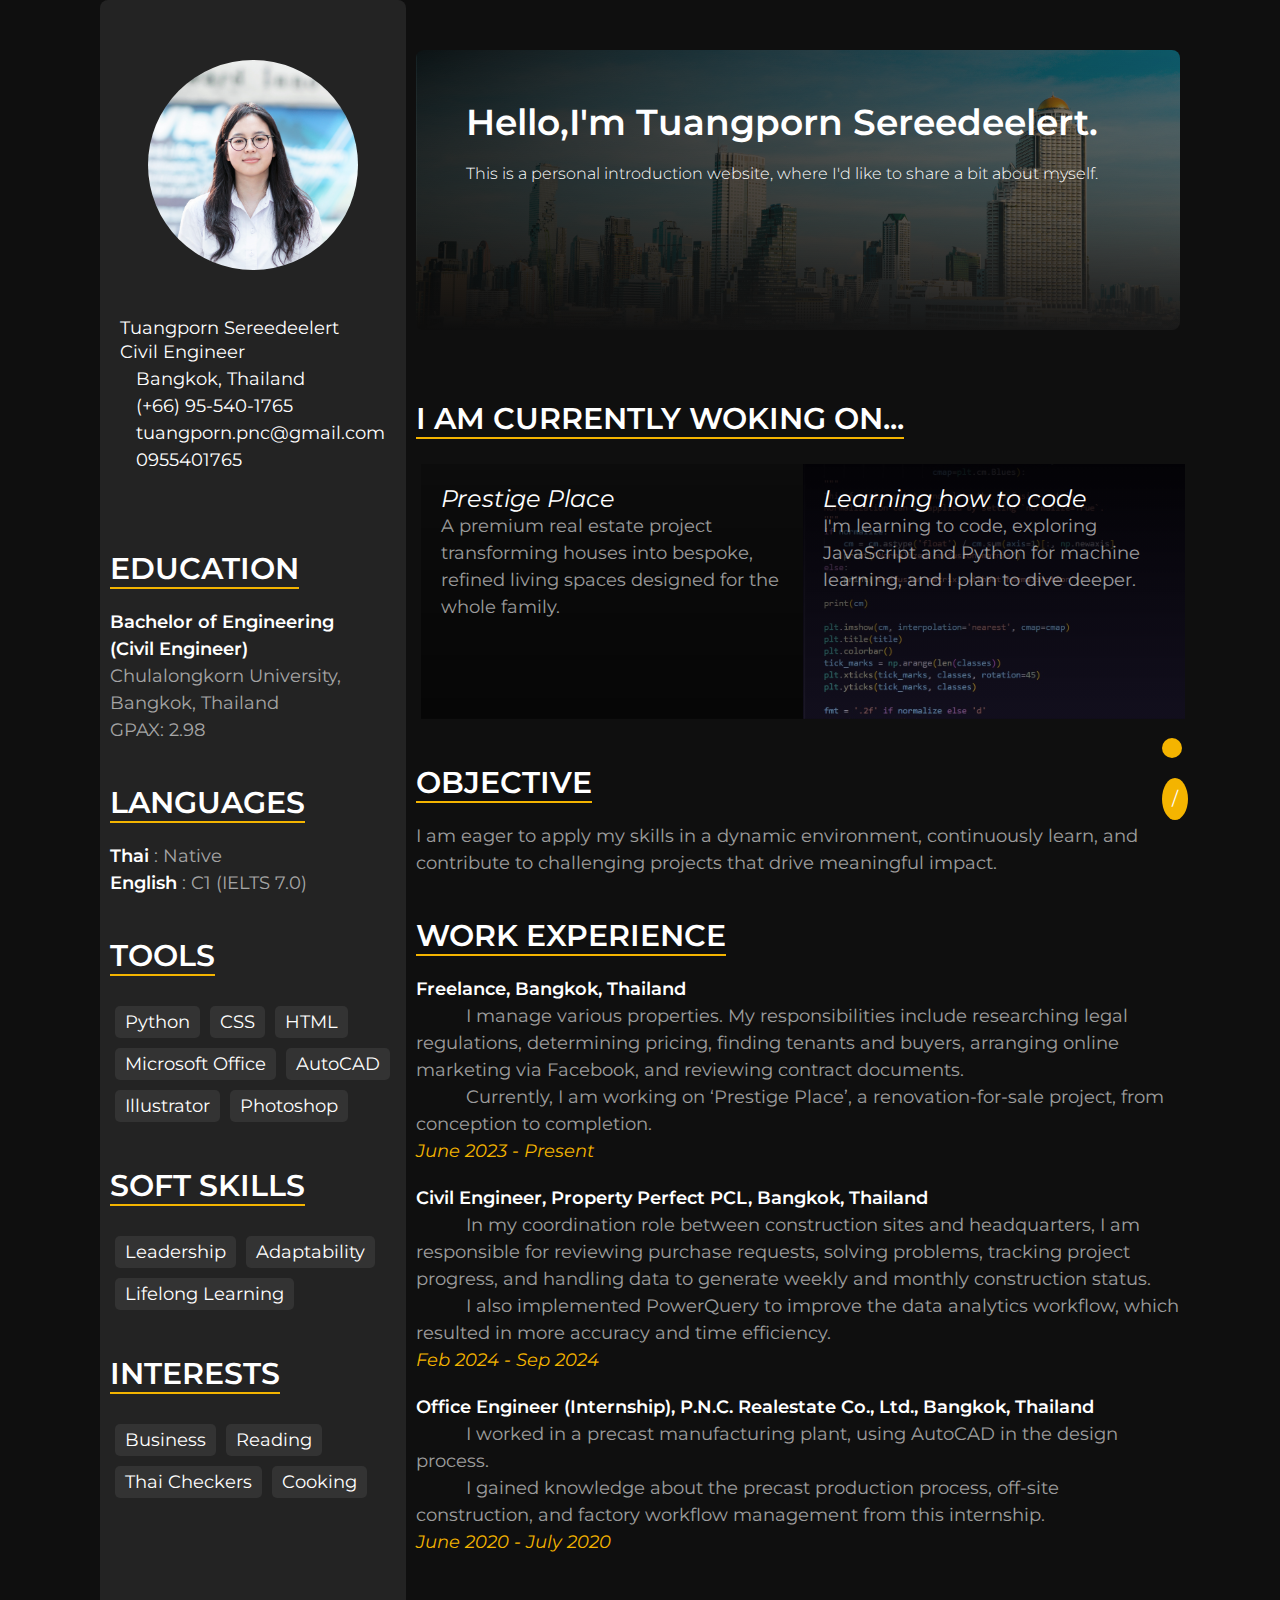
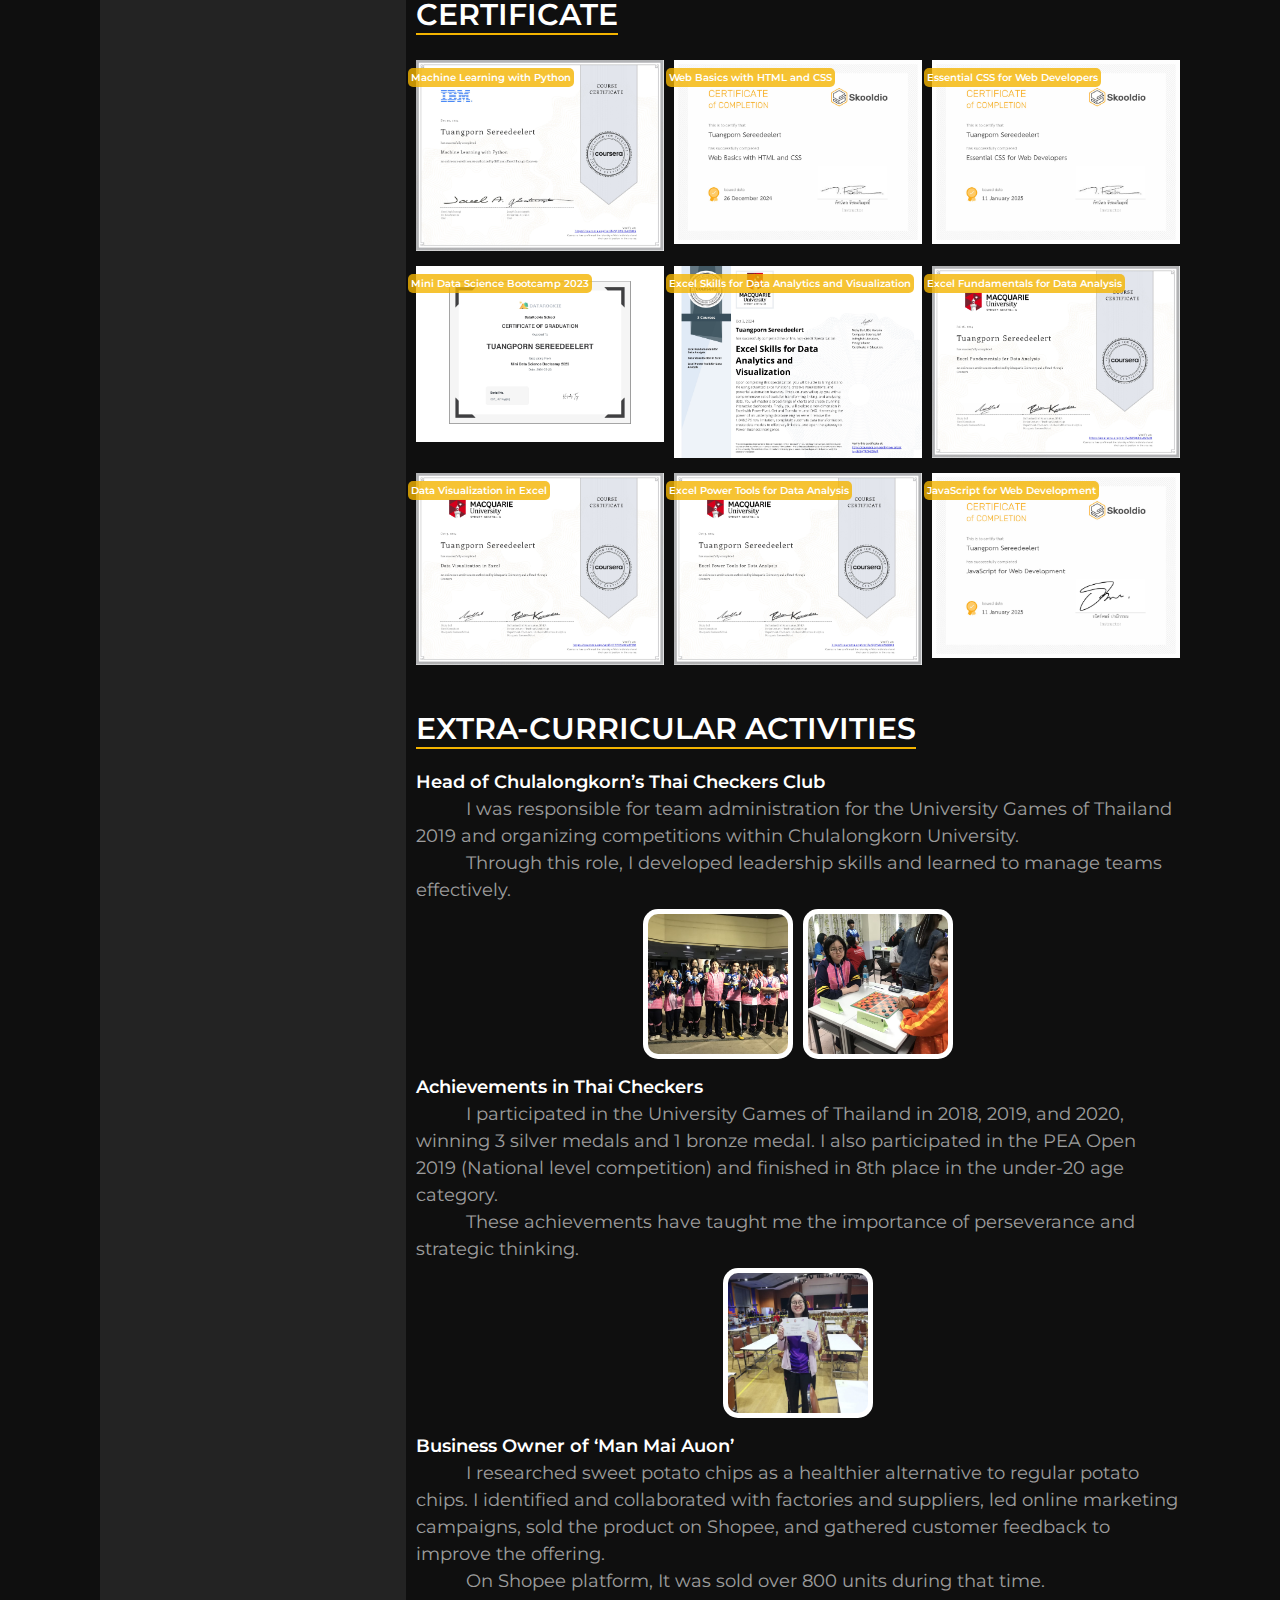
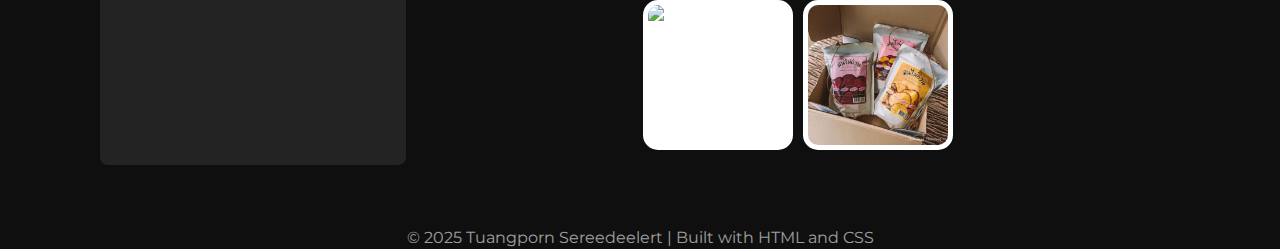
==== commit b69ab3da: "Update index.html" ====
--- a/index.html
+++ b/index.html
@@ -43,8 +43,8 @@
             </div>
             <div class="section language">
                 <h2 class="left-title">Languages</h2>
-                <p><strong>Thai</strong>-Native<br>
-                    <strong>English</strong>-C1 (IELTS 7.0)</p>
+                <p><strong>Thai</strong> : Native<br>
+                    <strong>English</strong> : C1 (IELTS 7.0)</p>
                 
             </div>
             <div class="section tools">
